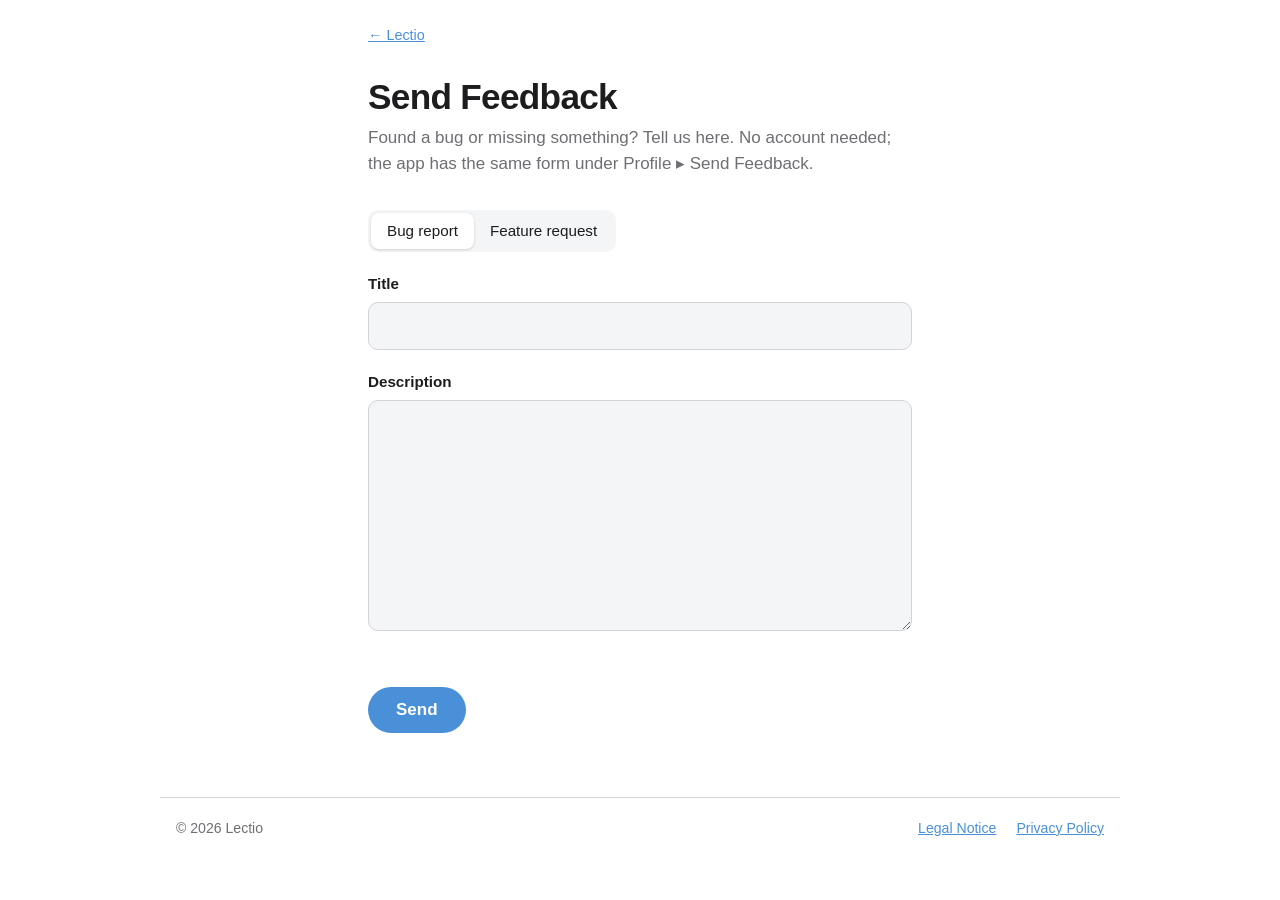
==== feedback.html @ 04949ab3 "[+] add a feedback form that posts to the app's feedback endpoint" ====
<!doctype html>
<html lang="en">
<head>
<meta charset="utf-8">
<meta name="viewport" content="width=device-width, initial-scale=1">
<title>Send Feedback – Lectio</title>
<meta name="description" content="Report a bug or request a feature for the Lectio semester planner.">
<link rel="icon" type="image/png" href="favicon.png">
<link rel="apple-touch-icon" href="apple-touch-icon.png">
<link rel="stylesheet" href="style.css">
</head>
<body>
<main class="narrow">
<nav class="back"><a href="./">← Lectio</a></nav>
<h1>Send Feedback</h1>
<p class="lede-left">Found a bug or missing something? Tell us here. No account needed; the app has the same form under Profile ▸ Send Feedback.</p>

<form id="feedback" novalidate>
<fieldset class="segmented">
<legend>Kind</legend>
<label><input type="radio" name="type" value="bug" checked> Bug report</label>
<label><input type="radio" name="type" value="feature"> Feature request</label>
</fieldset>

<label for="title">Title</label>
<input id="title" name="title" type="text" maxlength="200" autocomplete="off" required>

<label for="body">Description</label>
<textarea id="body" name="body" rows="8" required></textarea>

<!-- Left empty by people; bots that fill every field are dropped. -->
<div class="trap" aria-hidden="true">
<label for="website">Website</label>
<input id="website" name="website" type="text" tabindex="-1" autocomplete="off">
</div>

<p id="status" role="status" aria-live="polite"></p>
<button type="submit">Send</button>
</form>
</main>

<footer>
<p>© 2026 Lectio</p>
<p>
<a href="https://lectio-study-planner.github.io/lectio-legal-docs/impressum.en.html">Legal Notice</a>
<a href="https://lectio-study-planner.github.io/lectio-legal-docs/datenschutzerklaerung.en.html">Privacy Policy</a>
</p>
</footer>

<script>
// Posts to the same endpoint and contract as the app's FeedbackClient
// (Lectio-Study-Planner/lectio-feedback): { type, title, body, version }.
// The function writes `version` into the issue footer as `_Lectio v<version>_`.
const ENDPOINT = 'https://lectio-opal.vercel.app/api/feedback';
const WEB_VERSION = '? via website';

const form = document.getElementById('feedback');
const status = document.getElementById('status');
const button = form.querySelector('button');

function show(message, kind) {
    status.textContent = message;
    status.className = kind || '';
}

form.addEventListener('submit', async (event) => {
    event.preventDefault();
    const title = form.title.value.trim();
    const body = form.body.value.trim();
    if (!title || !body) {
        show('Title and description are required.', 'error');
        return;
    }
    if (form.website.value) {
        form.reset();
        show('Thank you! Your feedback was sent.', 'ok');
        return;
    }

    button.disabled = true;
    show('Sending…');
    let response;
    try {
        response = await fetch(ENDPOINT, {
            method: 'POST',
            headers: { 'Content-Type': 'application/json' },
            body: JSON.stringify({ type: form.type.value, title, body, version: WEB_VERSION }),
        });
    } catch {
        button.disabled = false;
        show('Couldn’t reach the feedback service. Check your connection and try again.', 'error');
        return;
    }
    const result = await response.json().catch(() => null);
    button.disabled = false;
    if (response.ok && result && result.ok === true) {
        form.reset();
        show('Thank you! Your feedback was sent.', 'ok');
    } else {
        show('Could not send feedback. Please try again.', 'error');
    }
});
</script>
</body>
</html>
---- style.css ----
:root {
    color-scheme: light dark;
    --text: #1d1d1f;
    --muted: #6e6e73;
    --bg: #ffffff;
    --surface: #f4f5f7;
    --rule: #d2d2d7;
    --accent: #4a90d9;
    --green: #5cb85f;
    --blue: #4a90d9;
    --orange: #f0ad4e;
    --purple: #7e57c2;
}

@media (prefers-color-scheme: dark) {
    :root {
        --text: #f5f5f7;
        --muted: #a1a1a6;
        --bg: #1c1c1e;
        --surface: #2c2c2e;
        --rule: #3a3a3c;
        --accent: #5a9fe0;
    }
}

* {
    box-sizing: border-box;
}

html {
    -webkit-text-size-adjust: 100%;
}

body {
    margin: 0;
    background: var(--bg);
    color: var(--text);
    font: 17px/1.55 -apple-system, BlinkMacSystemFont, "Helvetica Neue", Helvetica, Arial,
        sans-serif;
    overflow-wrap: break-word;
}

a {
    color: var(--accent);
}

.hero,
main,
footer {
    max-width: 60rem;
    margin: 0 auto;
    padding-left: 16px;
    padding-right: 16px;
}

.hero {
    text-align: center;
    padding-top: 4.5rem;
    padding-bottom: 3rem;
}

.icon {
    display: block;
    margin: 0 auto 1.25rem;
    width: 128px;
    height: 128px;
}

h1 {
    font-size: 3rem;
    line-height: 1.1;
    letter-spacing: -0.02em;
    margin: 0;
}

.tagline {
    font-size: 1.6rem;
    line-height: 1.25;
    font-weight: 600;
    color: var(--accent);
    margin: 0.4rem 0 1.25rem;
}

.lede {
    max-width: 36rem;
    margin: 0 auto;
    font-size: 1.15rem;
    color: var(--muted);
}

.cta {
    margin: 2rem 0 0;
}

.badge {
    display: inline-block;
    padding: 0.6rem 1.25rem;
    border-radius: 999px;
    background: var(--accent);
    color: #ffffff;
    font-weight: 600;
    font-size: 0.95rem;
}

.features {
    display: grid;
    grid-template-columns: repeat(auto-fit, minmax(16rem, 1fr));
    gap: 1rem;
    padding-bottom: 4rem;
}

.features article {
    background: var(--surface);
    border-radius: 18px;
    padding: 1.4rem 1.5rem;
}

.features h2 {
    display: flex;
    align-items: center;
    gap: 0.6rem;
    font-size: 1.1rem;
    line-height: 1.3;
    margin: 0 0 0.5rem;
}

.features p {
    margin: 0;
    color: var(--muted);
    font-size: 0.97rem;
}

.dot {
    flex: none;
    width: 1.6rem;
    height: 0.55rem;
    border-radius: 999px;
    background: var(--c);
}

footer {
    display: flex;
    flex-wrap: wrap;
    justify-content: space-between;
    gap: 0.5rem 1.5rem;
    border-top: 1px solid var(--rule);
    padding-top: 1.25rem;
    padding-bottom: 2.5rem;
    font-size: 0.88rem;
    color: var(--muted);
}

footer p {
    margin: 0;
    display: flex;
    flex-wrap: wrap;
    gap: 0.25rem 1.25rem;
}

/* Feedback page */

main.narrow {
    max-width: 36rem;
    padding-top: 1.5rem;
    padding-bottom: 4rem;
}

nav.back {
    font-size: 0.9rem;
    margin-bottom: 2rem;
}

main.narrow h1 {
    font-size: 2.2rem;
    margin-bottom: 0.5rem;
}

.lede-left {
    color: var(--muted);
    margin: 0 0 2rem;
}

form label {
    display: block;
    font-weight: 600;
    font-size: 0.95rem;
    margin: 1.25rem 0 0.4rem;
}

form input[type="text"],
form textarea {
    display: block;
    width: 100%;
    font: inherit;
    color: var(--text);
    background: var(--surface);
    border: 1px solid var(--rule);
    border-radius: 10px;
    padding: 0.6rem 0.75rem;
}

form input[type="text"]:focus,
form textarea:focus {
    outline: 2px solid var(--accent);
    outline-offset: -1px;
}

form textarea {
    resize: vertical;
}

.segmented {
    display: inline-flex;
    border: 0;
    padding: 3px;
    margin: 0;
    background: var(--surface);
    border-radius: 10px;
}

.segmented legend {
    position: absolute;
    width: 1px;
    height: 1px;
    overflow: hidden;
    clip: rect(0 0 0 0);
}

.segmented label {
    margin: 0;
    padding: 0.4rem 1rem;
    border-radius: 8px;
    font-weight: 500;
    cursor: pointer;
}

.segmented input {
    position: absolute;
    opacity: 0;
}

.segmented label:has(input:checked) {
    background: var(--bg);
    box-shadow: 0 1px 3px rgb(0 0 0 / 0.15);
}

.segmented label:has(input:focus-visible) {
    outline: 2px solid var(--accent);
}

.trap {
    position: absolute;
    left: -10000px;
}

#status {
    min-height: 1.5rem;
    margin: 1.25rem 0 0.75rem;
    font-size: 0.95rem;
    color: var(--muted);
}

#status.error {
    color: #d93025;
}

#status.ok {
    color: var(--green);
}

form button {
    font: inherit;
    font-weight: 600;
    color: #ffffff;
    background: var(--accent);
    border: 0;
    border-radius: 999px;
    padding: 0.6rem 1.75rem;
    cursor: pointer;
}

form button:disabled {
    opacity: 0.5;
    cursor: default;
}
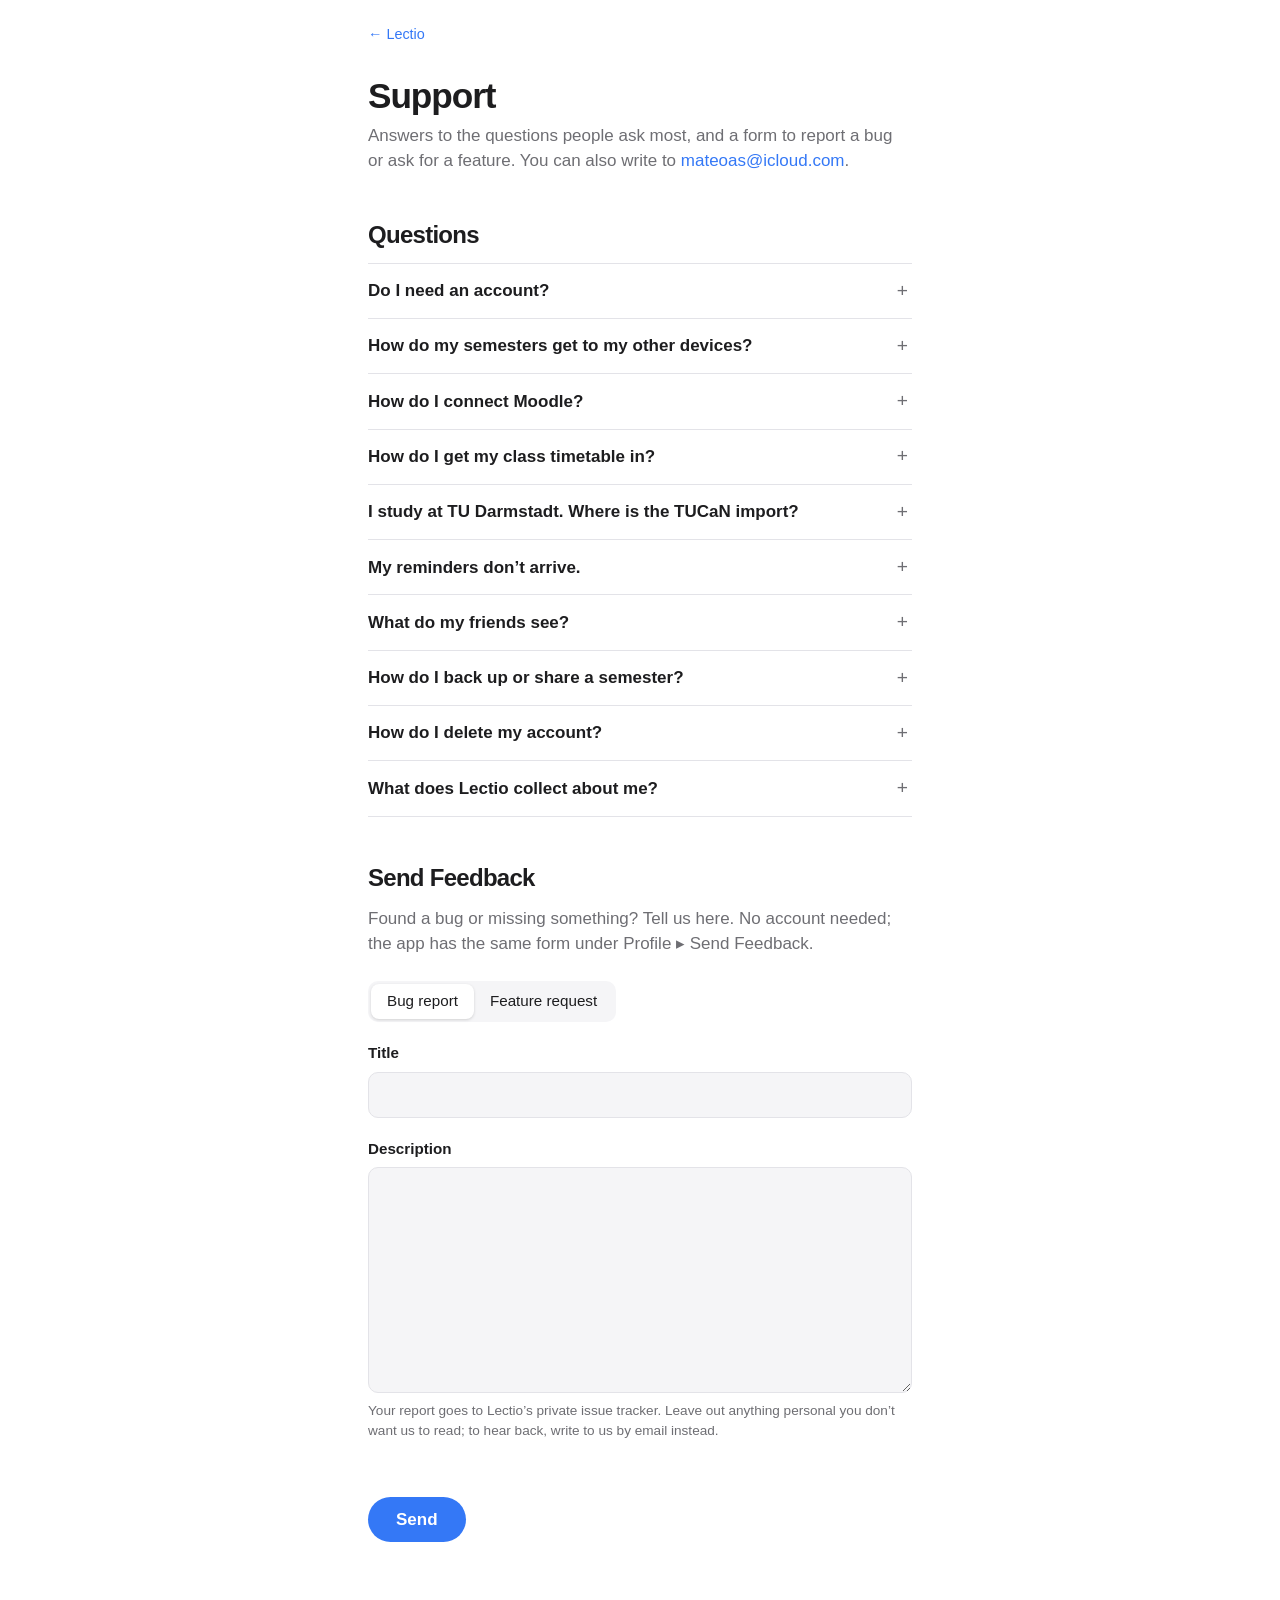
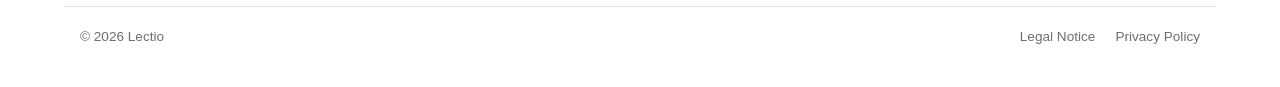
==== commit f1f883eb: "[#] link the support page from the top bar and footer, and forward feedback.html to it" ====
--- a/feedback.html
+++ b/feedback.html
@@ -3,8 +3,13 @@
 <head>
 <meta charset="utf-8">
 <meta name="viewport" content="width=device-width, initial-scale=1">
-<title>Send Feedback – Lectio</title>
-<meta name="description" content="Report a bug or request a feature for the Lectio semester planner.">
+<!-- The feedback form moved to the support page. This address stays so the
+     links already out there still land on the form; Pages has no redirects,
+     so the page forwards itself. -->
+<meta http-equiv="refresh" content="0; url=support.html#send-feedback">
+<meta name="robots" content="noindex">
+<link rel="canonical" href="https://lectio-study-planner.github.io/lectio-webpage/support.html">
+<title>Support – Lectio</title>
 <link rel="icon" type="image/png" href="favicon.png">
 <link rel="apple-touch-icon" href="apple-touch-icon.png">
 <link rel="stylesheet" href="style.css">
@@ -13,93 +18,7 @@
 <main class="narrow">
 <nav class="back"><a href="./">← Lectio</a></nav>
 <h1>Send Feedback</h1>
-<p class="lede-left">Found a bug or missing something? Tell us here. No account needed; the app has the same form under Profile ▸ Send Feedback.</p>
-
-<form id="feedback" novalidate>
-<fieldset class="segmented">
-<legend>Kind</legend>
-<label><input type="radio" name="type" value="bug" checked> Bug report</label>
-<label><input type="radio" name="type" value="feature"> Feature request</label>
-</fieldset>
-
-<label for="title">Title</label>
-<input id="title" name="title" type="text" maxlength="200" autocomplete="off" required>
-
-<label for="body">Description</label>
-<textarea id="body" name="body" rows="8" required></textarea>
-
-<!-- Left empty by people; bots that fill every field are dropped. -->
-<div class="trap" aria-hidden="true">
-<label for="website">Website</label>
-<input id="website" name="website" type="text" tabindex="-1" autocomplete="off">
-</div>
-
-<p id="status" role="status" aria-live="polite"></p>
-<button type="submit">Send</button>
-</form>
+<p class="lede-left">The feedback form is now on the <a href="support.html#send-feedback">support page</a>.</p>
 </main>
-
-<footer>
-<p>© 2026 Lectio</p>
-<p>
-<a href="https://lectio-study-planner.github.io/lectio-legal-docs/impressum.en.html">Legal Notice</a>
-<a href="https://lectio-study-planner.github.io/lectio-legal-docs/datenschutzerklaerung.en.html">Privacy Policy</a>
-</p>
-</footer>
-
-<script>
-// Posts to the same endpoint and contract as the app's FeedbackClient
-// (Lectio-Study-Planner/lectio-feedback): { type, title, body, version }.
-// The function writes `version` into the issue footer as `_Lectio v<version>_`.
-const ENDPOINT = 'https://lectio-opal.vercel.app/api/feedback';
-const WEB_VERSION = '? via website';
-
-const form = document.getElementById('feedback');
-const status = document.getElementById('status');
-const button = form.querySelector('button');
-
-function show(message, kind) {
-    status.textContent = message;
-    status.className = kind || '';
-}
-
-form.addEventListener('submit', async (event) => {
-    event.preventDefault();
-    const title = form.title.value.trim();
-    const body = form.body.value.trim();
-    if (!title || !body) {
-        show('Title and description are required.', 'error');
-        return;
-    }
-    if (form.website.value) {
-        form.reset();
-        show('Thank you! Your feedback was sent.', 'ok');
-        return;
-    }
-
-    button.disabled = true;
-    show('Sending…');
-    let response;
-    try {
-        response = await fetch(ENDPOINT, {
-            method: 'POST',
-            headers: { 'Content-Type': 'application/json' },
-            body: JSON.stringify({ type: form.type.value, title, body, version: WEB_VERSION }),
-        });
-    } catch {
-        button.disabled = false;
-        show('Couldn’t reach the feedback service. Check your connection and try again.', 'error');
-        return;
-    }
-    const result = await response.json().catch(() => null);
-    button.disabled = false;
-    if (response.ok && result && result.ok === true) {
-        form.reset();
-        show('Thank you! Your feedback was sent.', 'ok');
-    } else {
-        show('Could not send feedback. Please try again.', 'error');
-    }
-});
-</script>
 </body>
 </html>
--- a/style.css
+++ b/style.css
@@ -3,23 +3,36 @@
     --text: #1d1d1f;
     --muted: #6e6e73;
     --bg: #ffffff;
-    --surface: #f4f5f7;
-    --rule: #d2d2d7;
-    --accent: #4a90d9;
-    --green: #5cb85f;
-    --blue: #4a90d9;
-    --orange: #f0ad4e;
-    --purple: #7e57c2;
+    --surface: #f5f5f7;
+    --rule: #e3e3e8;
+    --accent: #3478f6;
+    --glow: rgb(52 120 246 / 0.16);
+    --bar: rgb(255 255 255 / 0.72);
+    --bezel: #111113;
+    --shadow: rgb(15 30 60 / 0.16);
+    --glass: rgb(255 255 255 / 0.8);
+    --green: #34c759;
+    --blue: #3478f6;
+    --orange: #ff9500;
+    --purple: #8e4ee8;
+    --teal: #30b0c7;
+    --indigo: #5856d6;
+    --red: #ff3b30;
 }
 
 @media (prefers-color-scheme: dark) {
     :root {
         --text: #f5f5f7;
-        --muted: #a1a1a6;
-        --bg: #1c1c1e;
-        --surface: #2c2c2e;
-        --rule: #3a3a3c;
-        --accent: #5a9fe0;
+        --muted: #98989f;
+        --bg: #0b0b0d;
+        --surface: #1a1a1d;
+        --rule: #2a2a2e;
+        --accent: #4a8cff;
+        --glow: rgb(74 140 255 / 0.18);
+        --bar: rgb(11 11 13 / 0.72);
+        --bezel: #2a2a2e;
+        --shadow: rgb(0 0 0 / 0.5);
+        --glass: rgb(44 44 48 / 0.8);
     }
 }
 
@@ -29,62 +42,134 @@
 
 html {
     -webkit-text-size-adjust: 100%;
+    scroll-behavior: smooth;
+    scroll-padding-top: 4rem;
 }
 
 body {
     margin: 0;
     background: var(--bg);
     color: var(--text);
-    font: 17px/1.55 -apple-system, BlinkMacSystemFont, "Helvetica Neue", Helvetica, Arial,
-        sans-serif;
+    font: 17px/1.5 -apple-system, BlinkMacSystemFont, "SF Pro Text", "Helvetica Neue", Helvetica,
+        Arial, sans-serif;
+    -webkit-font-smoothing: antialiased;
     overflow-wrap: break-word;
+    overflow-x: clip;
 }
 
 a {
     color: var(--accent);
-}
-
-.hero,
-main,
-footer {
-    max-width: 60rem;
+    text-decoration: none;
+}
+
+a:hover {
+    text-decoration: underline;
+}
+
+img {
+    max-width: 100%;
+    height: auto;
+}
+
+h1,
+h2 {
+    font-family: -apple-system, BlinkMacSystemFont, "SF Pro Display", "Helvetica Neue", Helvetica,
+        Arial, sans-serif;
+    letter-spacing: -0.03em;
+    line-height: 1.05;
+    font-weight: 700;
+}
+
+/* Top bar */
+
+.topbar {
+    position: sticky;
+    top: 0;
+    z-index: 10;
+    background: var(--bar);
+    -webkit-backdrop-filter: saturate(180%) blur(20px);
+    backdrop-filter: saturate(180%) blur(20px);
+    border-bottom: 1px solid var(--rule);
+}
+
+.topbar-inner {
+    max-width: 72rem;
     margin: 0 auto;
-    padding-left: 16px;
-    padding-right: 16px;
-}
+    padding: 0.7rem 16px;
+    display: flex;
+    align-items: center;
+    justify-content: space-between;
+}
+
+.brand {
+    display: flex;
+    align-items: center;
+    gap: 0.55rem;
+    color: var(--text);
+    font-weight: 600;
+}
+
+.brand:hover {
+    text-decoration: none;
+}
+
+.brand img {
+    border-radius: 7px;
+}
+
+.topbar-links {
+    display: flex;
+    gap: 1.5rem;
+    margin: 0;
+    font-size: 0.9rem;
+}
+
+.topbar-links a {
+    color: var(--muted);
+}
+
+.topbar-links a:hover {
+    color: var(--text);
+    text-decoration: none;
+}
+
+/* Hero */
 
 .hero {
+    position: relative;
     text-align: center;
-    padding-top: 4.5rem;
-    padding-bottom: 3rem;
-}
-
-.icon {
-    display: block;
-    margin: 0 auto 1.25rem;
-    width: 128px;
-    height: 128px;
-}
-
-h1 {
-    font-size: 3rem;
-    line-height: 1.1;
-    letter-spacing: -0.02em;
-    margin: 0;
-}
-
-.tagline {
-    font-size: 1.6rem;
-    line-height: 1.25;
-    font-weight: 600;
-    color: var(--accent);
-    margin: 0.4rem 0 1.25rem;
+    padding: 5rem 16px 0;
+    max-width: 72rem;
+    margin: 0 auto;
+}
+
+.hero::before {
+    content: "";
+    position: absolute;
+    inset: -4rem 0 auto;
+    height: 46rem;
+    background: radial-gradient(50% 50% at 50% 40%, var(--glow), transparent 70%);
+    z-index: -1;
+    pointer-events: none;
+}
+
+.hero-icon {
+    display: block;
+    margin: 0 auto 1.5rem;
+    width: 96px;
+    height: 96px;
+    filter: drop-shadow(0 10px 24px var(--shadow));
+}
+
+.hero h1 {
+    font-size: clamp(2.6rem, 8vw, 5rem);
+    margin: 0;
 }
 
 .lede {
-    max-width: 36rem;
-    margin: 0 auto;
-    font-size: 1.15rem;
+    max-width: 30rem;
+    margin: 1.25rem auto 0;
+    font-size: clamp(1.1rem, 2.4vw, 1.3rem);
     color: var(--muted);
 }
 
@@ -92,61 +177,512 @@
     margin: 2rem 0 0;
 }
 
+/* Apple's badge artwork, shown as it is: no shadow, filter or recolouring.
+   The radius only rounds the focus ring to the badge's corners. */
 .badge {
     display: inline-block;
-    padding: 0.6rem 1.25rem;
-    border-radius: 999px;
-    background: var(--accent);
-    color: #ffffff;
-    font-weight: 600;
-    font-size: 0.95rem;
-}
-
-.features {
-    display: grid;
-    grid-template-columns: repeat(auto-fit, minmax(16rem, 1fr));
-    gap: 1rem;
-    padding-bottom: 4rem;
-}
-
-.features article {
-    background: var(--surface);
-    border-radius: 18px;
-    padding: 1.4rem 1.5rem;
-}
-
-.features h2 {
+    vertical-align: top;
+    border-radius: 9px;
+}
+
+.badge img {
+    display: block;
+    width: auto;
+    height: 54px;
+}
+
+.hero-shot {
+    position: relative;
+    margin: 4.5rem auto 0;
+    max-width: 64rem;
+    padding-right: 6%;
+}
+
+/* Device frames. The Mac shots carry the window's own rounded corners, so a
+   drop shadow follows them. iPhone and iPad screens sit in a bezel whose
+   sizes are fractions of the device's width (cqw). */
+
+.mac {
+    display: block;
+    width: 100%;
+    filter: drop-shadow(0 24px 48px var(--shadow)) drop-shadow(0 2px 6px var(--shadow));
+}
+
+.phone,
+.ipad {
+    container-type: inline-size;
+}
+
+.phone .bezel,
+.ipad .bezel {
+    display: block;
+    background: var(--bezel);
+    box-shadow: 0 24px 48px var(--shadow), 0 2px 6px var(--shadow);
+}
+
+.phone .bezel {
+    padding: 3.1cqw;
+    border-radius: 15.9cqw;
+}
+
+.phone img {
+    display: block;
+    width: 100%;
+    border-radius: 12.8cqw;
+}
+
+.ipad .bezel {
+    padding: 2.4cqw;
+    border-radius: 5.2cqw;
+}
+
+.ipad img {
+    display: block;
+    width: 100%;
+    border-radius: 2.8cqw;
+}
+
+.hero-phone {
+    position: absolute;
+    right: 0;
+    bottom: -8%;
+    width: 22%;
+}
+
+/* Features */
+
+main {
+    max-width: 72rem;
+    margin: 0 auto;
+    padding: 0 16px;
+}
+
+.feature {
+    padding: 9rem 0 0;
+}
+
+.copy h2 {
+    font-size: clamp(2rem, 5vw, 3.25rem);
+    margin: 0;
+}
+
+.copy p {
+    margin: 1rem 0 0;
+    font-size: 1.15rem;
+    color: var(--muted);
+    max-width: 26rem;
+}
+
+.copy .eyebrow {
     display: flex;
     align-items: center;
-    gap: 0.6rem;
-    font-size: 1.1rem;
-    line-height: 1.3;
-    margin: 0 0 0.5rem;
-}
-
-.features p {
-    margin: 0;
-    color: var(--muted);
-    font-size: 0.97rem;
-}
-
-.dot {
-    flex: none;
-    width: 1.6rem;
-    height: 0.55rem;
+    gap: 0.5rem;
+    margin: 0 0 1rem;
+    font-size: 0.85rem;
+    font-weight: 600;
+    letter-spacing: 0.06em;
+    text-transform: uppercase;
+    color: var(--c);
+}
+
+.eyebrow::before {
+    content: "";
+    width: 1.5rem;
+    height: 0.4rem;
     border-radius: 999px;
     background: var(--c);
 }
 
+.split {
+    display: grid;
+    grid-template-columns: 1fr 1.15fr;
+    align-items: center;
+    gap: 4rem;
+}
+
+.split.reverse .copy {
+    order: 2;
+}
+
+.wide {
+    text-align: center;
+}
+
+.wide .copy p {
+    max-width: 32rem;
+    margin-left: auto;
+    margin-right: auto;
+}
+
+.wide .eyebrow {
+    justify-content: center;
+}
+
+.wide .visual {
+    margin: 3.5rem auto 0;
+    max-width: 60rem;
+}
+
+.stack {
+    position: relative;
+    padding-left: 14%;
+}
+
+.stack .ipad {
+    width: 100%;
+}
+
+.stack-phone {
+    position: absolute;
+    left: 0;
+    bottom: -6%;
+    width: 34%;
+}
+
+.stack.trailing {
+    padding-left: 0;
+    padding-right: 14%;
+}
+
+.stack.trailing .stack-phone {
+    left: auto;
+    right: 0;
+}
+
+.pair {
+    display: flex;
+    justify-content: center;
+    gap: 6%;
+}
+
+.pair .phone {
+    width: 42%;
+    max-width: 18rem;
+}
+
+.pair .phone:last-child {
+    margin-top: 12%;
+}
+
+/* Reminders: a notification over the Edit sheet */
+
+.notify {
+    position: relative;
+    padding-bottom: 3rem;
+}
+
+.notify .sheet img {
+    display: block;
+    width: 62%;
+    max-width: 22rem;
+    margin-left: auto;
+    filter: drop-shadow(0 24px 48px var(--shadow)) drop-shadow(0 2px 6px var(--shadow));
+}
+
+.notification {
+    position: absolute;
+    bottom: 0;
+    left: 0;
+    width: 68%;
+    max-width: 23rem;
+    display: grid;
+    grid-template-columns: auto 1fr;
+    align-items: start;
+    gap: 0 0.75rem;
+    padding: 0.85rem 1rem 1rem;
+    border-radius: 24px;
+    background: var(--glass);
+    -webkit-backdrop-filter: saturate(180%) blur(24px);
+    backdrop-filter: saturate(180%) blur(24px);
+    box-shadow: 0 18px 40px var(--shadow), 0 1px 3px var(--shadow);
+    font-size: 0.92rem;
+    line-height: 1.35;
+}
+
+.notification img {
+    border-radius: 9px;
+}
+
+.notification p {
+    margin: 0;
+}
+
+.notification .notification-app {
+    display: flex;
+    justify-content: space-between;
+    margin-bottom: 0.15rem;
+    color: var(--muted);
+    font-size: 0.8rem;
+}
+
+.notification-title {
+    font-weight: 600;
+}
+
+.notification-action {
+    grid-column: 1 / -1;
+    margin-top: 0.8rem;
+    padding: 0.55rem;
+    border-radius: 14px;
+    background: var(--surface);
+    text-align: center;
+    font-weight: 600;
+    font-size: 0.9rem;
+}
+
+/* Friends: the Mac with a phone in front, like the hero */
+
+.duo {
+    position: relative;
+    padding-right: 6%;
+}
+
+.duo-phone {
+    position: absolute;
+    right: 0;
+    bottom: -8%;
+    width: 22%;
+}
+
+/* Import */
+
+.imports {
+    text-align: center;
+}
+
+.imports .eyebrow {
+    justify-content: center;
+}
+
+.imports ul {
+    list-style: none;
+    margin: 3rem auto 0;
+    padding: 0;
+    max-width: 64rem;
+    display: grid;
+    grid-template-columns: repeat(3, 1fr);
+    gap: 1rem;
+    text-align: left;
+}
+
+.imports li {
+    padding: 1.6rem 1.5rem 1.75rem;
+    border-radius: 22px;
+    background: var(--surface);
+}
+
+.imports svg {
+    display: block;
+    width: 2rem;
+    height: 2rem;
+    fill: none;
+    stroke: var(--teal);
+    stroke-width: 1.8;
+    stroke-linecap: round;
+    stroke-linejoin: round;
+}
+
+.imports h3 {
+    margin: 1rem 0 0.4rem;
+    font-size: 1.2rem;
+    letter-spacing: -0.01em;
+}
+
+.imports li p {
+    margin: 0;
+    color: var(--muted);
+    font-size: 1rem;
+}
+
+/* And more */
+
+.more {
+    padding: 9rem 0 0;
+    text-align: center;
+}
+
+.more h2 {
+    font-size: clamp(1.8rem, 4vw, 2.5rem);
+    margin: 0 0 2.5rem;
+}
+
+.more ul {
+    list-style: none;
+    margin: 0 auto;
+    padding: 0;
+    max-width: 52rem;
+    display: grid;
+    grid-template-columns: repeat(4, 1fr);
+    gap: 0.75rem;
+}
+
+.more li {
+    display: flex;
+    align-items: center;
+    gap: 0.75rem;
+    padding: 1rem 1.1rem;
+    border-radius: 16px;
+    background: var(--surface);
+    font-weight: 500;
+    font-size: 0.97rem;
+    text-align: left;
+}
+
+.more svg {
+    flex: none;
+    width: 1.4rem;
+    height: 1.4rem;
+    fill: none;
+    stroke: var(--accent);
+    stroke-width: 1.8;
+    stroke-linecap: round;
+    stroke-linejoin: round;
+}
+
+/* Closing */
+
+.closing {
+    text-align: center;
+    padding: 9rem 0 7rem;
+}
+
+.closing > img {
+    display: block;
+    margin: 0 auto 1rem;
+    filter: drop-shadow(0 8px 20px var(--shadow));
+}
+
+.closing h2 {
+    font-size: 2.25rem;
+    margin: 0;
+}
+
+.closing p {
+    margin: 0.4rem 0 0;
+    color: var(--muted);
+}
+
+.closing .cta {
+    margin-top: 1.75rem;
+}
+
+/* Scroll reveal */
+
+.js .reveal {
+    opacity: 0;
+    transform: translateY(28px);
+    transition: opacity 0.8s ease, transform 0.8s cubic-bezier(0.2, 0.7, 0.2, 1);
+}
+
+.js .reveal.shown {
+    opacity: 1;
+    transform: none;
+}
+
+@media (prefers-reduced-motion: reduce) {
+    html {
+        scroll-behavior: auto;
+    }
+
+    .js .reveal {
+        opacity: 1;
+        transform: none;
+        transition: none;
+    }
+}
+
+/* Narrow screens */
+
+@media (max-width: 760px) {
+    .hero {
+        padding-top: 3.5rem;
+    }
+
+    .hero-shot {
+        margin-top: 3rem;
+        padding-right: 10%;
+    }
+
+    .hero-phone,
+    .duo-phone {
+        width: 28%;
+    }
+
+    .duo {
+        padding-right: 10%;
+    }
+
+    .feature {
+        padding-top: 6rem;
+    }
+
+    .split {
+        grid-template-columns: 1fr;
+        gap: 3rem;
+        text-align: center;
+    }
+
+    .split .copy p {
+        margin-left: auto;
+        margin-right: auto;
+    }
+
+    .split .eyebrow {
+        justify-content: center;
+    }
+
+    .split.reverse .copy {
+        order: 0;
+    }
+
+    .wide .visual {
+        margin-top: 2.5rem;
+    }
+
+    .notify {
+        padding-bottom: 4.5rem;
+    }
+
+    .notify .sheet img {
+        width: 66%;
+    }
+
+    .notification {
+        width: 82%;
+        font-size: 0.85rem;
+        text-align: left;
+    }
+
+    .imports ul {
+        grid-template-columns: 1fr;
+        margin-top: 2.5rem;
+    }
+
+    .more {
+        padding-top: 6rem;
+    }
+
+    .more ul {
+        grid-template-columns: 1fr 1fr;
+    }
+
+    .closing {
+        padding: 6rem 0 5rem;
+    }
+}
+
+/* Footer */
+
 footer {
+    max-width: 72rem;
+    margin: 0 auto;
     display: flex;
     flex-wrap: wrap;
     justify-content: space-between;
     gap: 0.5rem 1.5rem;
     border-top: 1px solid var(--rule);
-    padding-top: 1.25rem;
-    padding-bottom: 2.5rem;
-    font-size: 0.88rem;
+    padding: 1.25rem 16px 2.5rem;
+    font-size: 0.85rem;
     color: var(--muted);
 }
 
@@ -157,7 +693,15 @@
     gap: 0.25rem 1.25rem;
 }
 
-/* Feedback page */
+footer a {
+    color: var(--muted);
+}
+
+footer a:hover {
+    color: var(--text);
+}
+
+/* Support page: the questions, then the feedback form */
 
 main.narrow {
     max-width: 36rem;
@@ -172,12 +716,56 @@
 
 main.narrow h1 {
     font-size: 2.2rem;
-    margin-bottom: 0.5rem;
+    margin: 0 0 0.5rem;
+}
+
+main.narrow h2 {
+    font-size: 1.5rem;
+    margin: 3rem 0 1rem;
 }
 
 .lede-left {
     color: var(--muted);
-    margin: 0 0 2rem;
+    margin: 0 0 1.5rem;
+}
+
+.faq details {
+    border-bottom: 1px solid var(--rule);
+}
+
+.faq details:first-child {
+    border-top: 1px solid var(--rule);
+}
+
+.faq summary {
+    cursor: pointer;
+    padding: 0.9rem 1.75rem 0.9rem 0;
+    font-weight: 600;
+    list-style: none;
+    position: relative;
+}
+
+.faq summary::-webkit-details-marker {
+    display: none;
+}
+
+.faq summary::after {
+    content: "+";
+    position: absolute;
+    right: 0.25rem;
+    top: 0.8rem;
+    color: var(--muted);
+    font-weight: 400;
+    font-size: 1.2rem;
+}
+
+.faq details[open] summary::after {
+    content: "−";
+}
+
+.faq details p {
+    margin: 0 0 1.1rem;
+    color: var(--muted);
 }
 
 form label {
@@ -207,6 +795,12 @@
 
 form textarea {
     resize: vertical;
+}
+
+.hint {
+    margin: 0.5rem 0 0;
+    font-size: 0.85rem;
+    color: var(--muted);
 }
 
 .segmented {
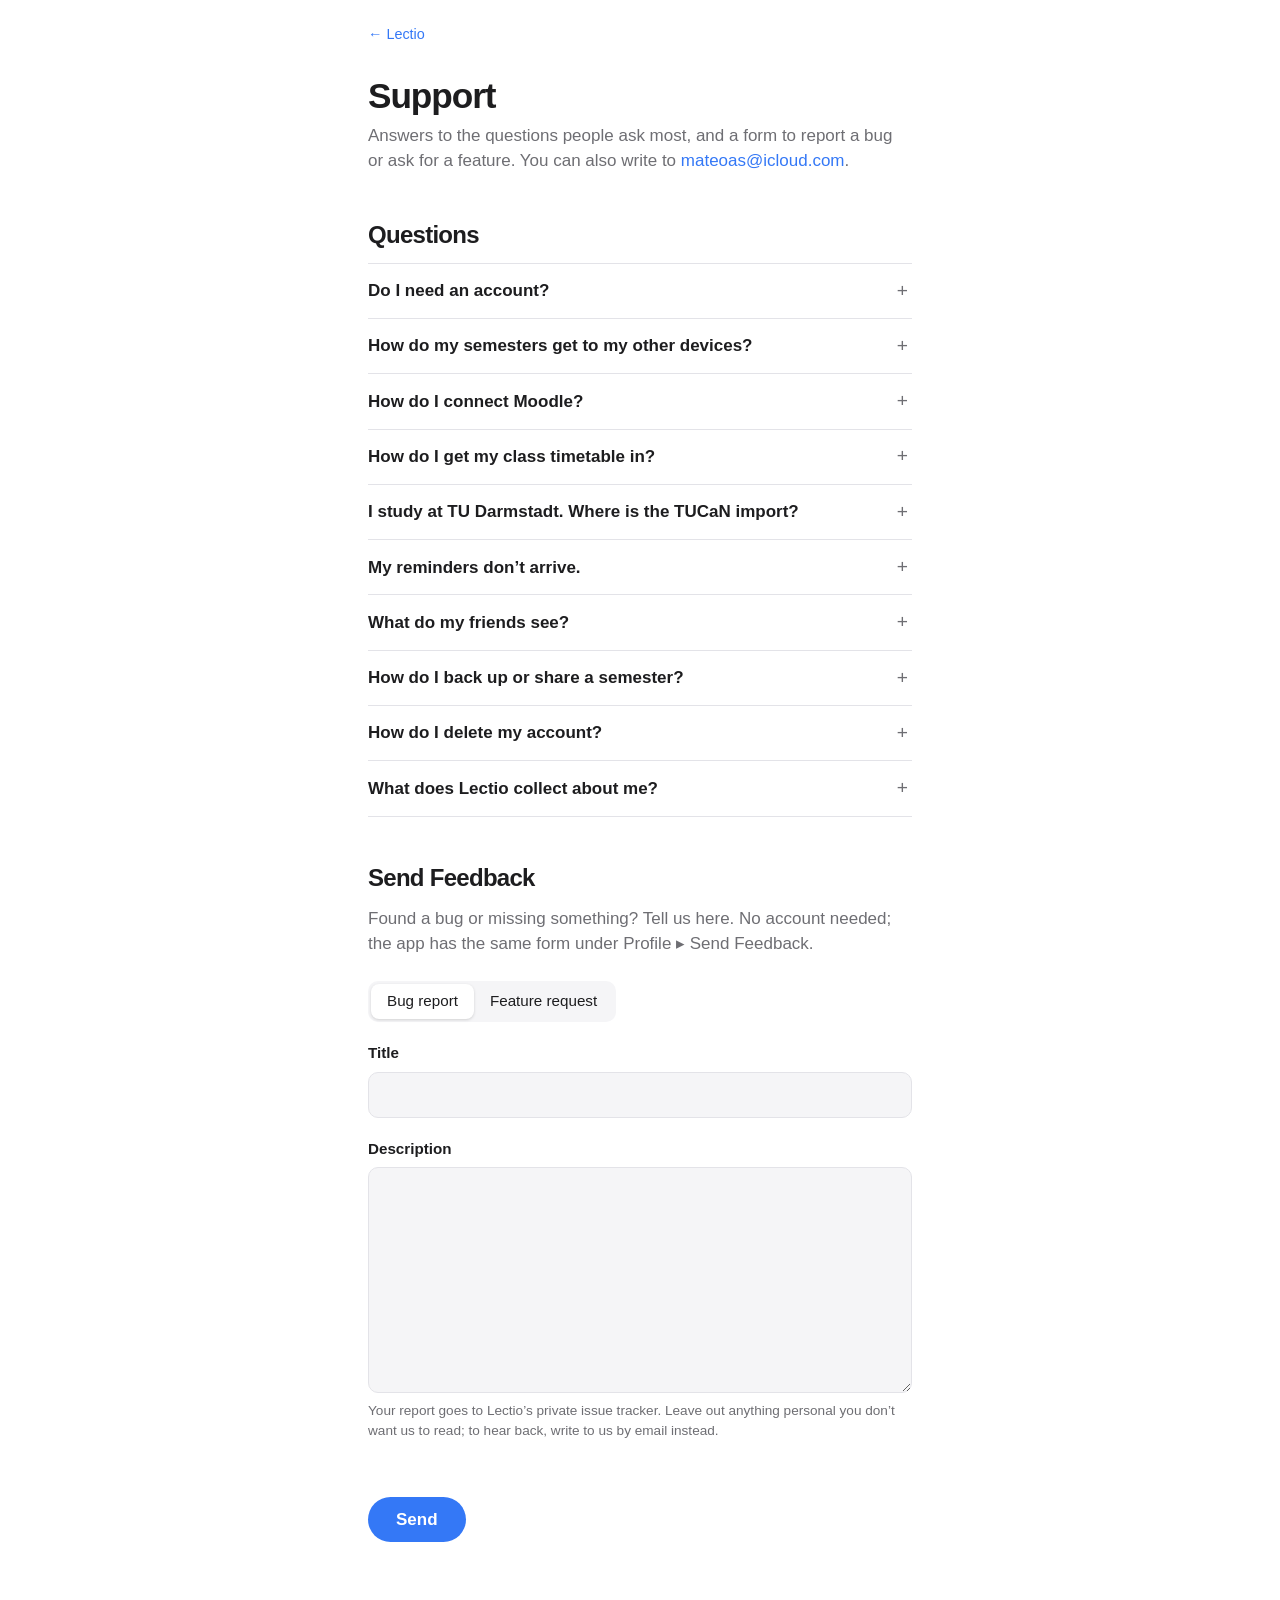
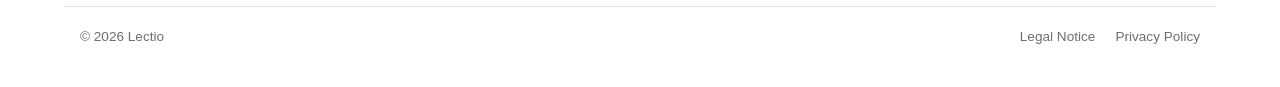
==== commit 6d37bbee: "[+] serve the site at lectio.mateoarenas.dev" ====
--- a/feedback.html
+++ b/feedback.html
@@ -8,7 +8,7 @@
      so the page forwards itself. -->
 <meta http-equiv="refresh" content="0; url=support.html#send-feedback">
 <meta name="robots" content="noindex">
-<link rel="canonical" href="https://lectio-study-planner.github.io/lectio-webpage/support.html">
+<link rel="canonical" href="https://lectio.mateoarenas.dev/support.html">
 <title>Support – Lectio</title>
 <link rel="icon" type="image/png" href="favicon.png">
 <link rel="apple-touch-icon" href="apple-touch-icon.png">
--- a/style.css
+++ b/style.css
@@ -18,6 +18,34 @@
     --teal: #30b0c7;
     --indigo: #5856d6;
     --red: #ff3b30;
+
+    /* The drawings: cards, tracks and the app's own colours */
+    --card: #ffffff;
+    --track: #ececf0;
+    --ink: #0b0b0d;
+    --mark-tile: #f6f6f6;
+    --mark-track: #e3e3e3;
+    /* Course colours, as the example semester wears them */
+    --ads: #1e87f6;
+    --linalg: #fa512e;
+    --databases: #7b39ef;
+    --systems: #20c520;
+    /* The default reading and task tags' colours */
+    --tag-red: #ff2424;
+    --tag-orange: #ff720f;
+    --tag-blue: #1f74ff;
+    --tag-green: #11d459;
+    --tag-grey: #8b96a3;
+    --free-study: #8b96a3;
+    /* Friends, in the colours FriendColors gives the first two */
+    --lena: #fa512e;
+    --mia: #20c520;
+
+    /* Motion: one curve for what slides or fills into place, one with a
+       little overshoot for what pops in, one for what changes shape. */
+    --ease-out: cubic-bezier(0.22, 0.8, 0.24, 1);
+    --ease-pop: cubic-bezier(0.3, 0.85, 0.3, 1.12);
+    --ease-in-out: cubic-bezier(0.4, 0, 0.2, 1);
 }
 
 @media (prefers-color-scheme: dark) {
@@ -33,6 +61,10 @@
         --bezel: #2a2a2e;
         --shadow: rgb(0 0 0 / 0.5);
         --glass: rgb(44 44 48 / 0.8);
+        --card: #1c1c1f;
+        --track: #2e2e33;
+        --mark-tile: #2b2b2b;
+        --mark-track: #4d4d4d;
     }
 }
 
@@ -80,6 +112,28 @@
     font-weight: 700;
 }
 
+/* The page's glow takes the colour of the section in the middle of the
+   screen (scenes.js sets --tint from its eyebrow). */
+
+@property --tint {
+    syntax: "<color>";
+    inherits: true;
+    initial-value: transparent;
+}
+
+html {
+    transition: --tint 1.2s var(--ease-in-out);
+}
+
+body::before {
+    content: "";
+    position: fixed;
+    inset: 0;
+    z-index: -1;
+    pointer-events: none;
+    background: radial-gradient(70% 50% at 50% 0%, color-mix(in srgb, var(--tint) 14%, transparent), transparent 75%);
+}
+
 /* Top bar */
 
 .topbar {
@@ -153,12 +207,118 @@
     pointer-events: none;
 }
 
-.hero-icon {
+/* The app's mark, drawn as AppMark draws it: four bars in their tracks on
+   the icon's 1024-point grid (tracks 544 by 76, 40 apart). While it is on
+   screen each bar fills its track and drops back, a little after the one
+   above, as on the app's loading screen (loadingMarkShares). */
+
+.mark {
+    --size: 96px;
+    width: var(--size);
+    height: var(--size);
+    border-radius: 22.5%;
+    background: var(--mark-tile);
+    box-shadow: 0 calc(var(--size) * 0.03) calc(var(--size) * 0.16) rgb(0 0 0 / 0.12);
+    display: grid;
+    align-content: center;
+    justify-content: center;
+    gap: calc(var(--size) * 40 / 1024);
+}
+
+.mark span {
     display: block;
+    width: calc(var(--size) * 544 / 1024);
+    height: calc(var(--size) * 76 / 1024);
+    border-radius: 999px;
+    background: var(--mark-track);
+    overflow: hidden;
+}
+
+.mark i {
+    display: block;
+    height: 100%;
+    width: calc(var(--rest) * 100%);
+    border-radius: 999px;
+}
+
+.mark span:nth-child(1) i { background: #5cb85c; }
+.mark span:nth-child(2) i { background: #4a90d9; animation-delay: 0.12s; }
+.mark span:nth-child(3) i { background: #f0ad4e; animation-delay: 0.24s; }
+.mark span:nth-child(4) i { background: #7e57c2; animation-delay: 0.36s; }
+
+.mark.playing i {
+    animation-name: mark-fill;
+    animation-duration: 2s;
+    animation-iteration-count: infinite;
+}
+
+@keyframes mark-fill {
+    0% { width: calc(var(--rest) * 100%); animation-timing-function: ease-in-out; }
+    27.5% { width: 100%; animation-timing-function: linear; }
+    47.5% { width: 100%; animation-timing-function: ease-in-out; }
+    75%,
+    100% { width: calc(var(--rest) * 100%); }
+}
+
+.hero-mark {
     margin: 0 auto 1.5rem;
-    width: 96px;
-    height: 96px;
-    filter: drop-shadow(0 10px 24px var(--shadow));
+}
+
+/* The semester's weeks up to this one, a vacation week among them */
+
+.weeks {
+    margin: 2rem auto 0;
+    max-width: 24rem;
+}
+
+.weeks ol {
+    list-style: none;
+    margin: 0;
+    padding: 0;
+    display: grid;
+    grid-template-columns: repeat(14, 1fr);
+    gap: 4px;
+}
+
+.weeks li {
+    aspect-ratio: 1;
+    border-radius: 6px;
+    background: var(--track);
+    color: var(--muted);
+    font-size: 0.62rem;
+    font-weight: 600;
+    display: grid;
+    place-items: center;
+    transition: background 0.35s, color 0.35s, box-shadow 0.35s;
+}
+
+.weeks li.done {
+    background: var(--accent);
+    color: #ffffff;
+}
+
+.weeks li.now {
+    background: var(--bg);
+    color: var(--accent);
+    box-shadow: inset 0 0 0 2px var(--accent);
+}
+
+.weeks li.now.pulse {
+    animation: week-pulse 1.8s ease-in-out infinite;
+}
+
+@keyframes week-pulse {
+    50% { box-shadow: inset 0 0 0 2px var(--accent), 0 0 0 5px var(--glow); }
+}
+
+.weeks li.vacation {
+    background: repeating-linear-gradient(135deg, var(--track) 0 3px, transparent 3px 6px);
+}
+
+.weeks figcaption {
+    margin-top: 0.65rem;
+    font-size: 0.9rem;
+    color: var(--muted);
 }
 
 .hero h1 {
@@ -195,12 +355,10 @@
     position: relative;
     margin: 4.5rem auto 0;
     max-width: 64rem;
-    padding-right: 6%;
-}
-
-/* Device frames. The Mac shots carry the window's own rounded corners, so a
-   drop shadow follows them. iPhone and iPad screens sit in a bezel whose
-   sizes are fractions of the device's width (cqw). */
+}
+
+/* The Mac shot carries the window's own rounded corners, so a drop shadow
+   follows them. */
 
 .mac {
     display: block;
@@ -208,45 +366,48 @@
     filter: drop-shadow(0 24px 48px var(--shadow)) drop-shadow(0 2px 6px var(--shadow));
 }
 
-.phone,
-.ipad {
-    container-type: inline-size;
-}
-
-.phone .bezel,
-.ipad .bezel {
-    display: block;
-    background: var(--bezel);
-    box-shadow: 0 24px 48px var(--shadow), 0 2px 6px var(--shadow);
-}
-
-.phone .bezel {
-    padding: 3.1cqw;
-    border-radius: 15.9cqw;
-}
-
-.phone img {
-    display: block;
-    width: 100%;
-    border-radius: 12.8cqw;
-}
-
-.ipad .bezel {
-    padding: 2.4cqw;
-    border-radius: 5.2cqw;
-}
-
-.ipad img {
-    display: block;
-    width: 100%;
-    border-radius: 2.8cqw;
-}
-
-.hero-phone {
-    position: absolute;
-    right: 0;
-    bottom: -8%;
-    width: 22%;
+/* As the page loads, the hero's parts rise into place one after another:
+   the mark, the headline, the line under it, the weeks, the badge and last
+   the Mac. Their finished place is where they stand without motion. */
+
+@media (prefers-reduced-motion: no-preference) {
+    .hero > * {
+        animation: hero-rise 0.9s var(--ease-out) both;
+    }
+
+    .hero > .hero-mark {
+        animation: hero-mark-in 0.8s var(--ease-pop) both;
+    }
+
+    .hero > h1 { animation-delay: 0.08s; }
+    .hero > .lede { animation-delay: 0.16s; }
+    .hero > .weeks { animation-delay: 0.24s; }
+    .hero > .cta { animation-delay: 0.32s; }
+
+    .hero > .hero-shot {
+        animation: hero-shot-rise 1.2s var(--ease-out) 0.4s both;
+    }
+}
+
+@keyframes hero-rise {
+    from {
+        opacity: 0;
+        transform: translateY(18px);
+    }
+}
+
+@keyframes hero-mark-in {
+    from {
+        opacity: 0;
+        transform: scale(0.82);
+    }
+}
+
+@keyframes hero-shot-rise {
+    from {
+        opacity: 0;
+        transform: translateY(56px) scale(0.97);
+    }
 }
 
 /* Features */
@@ -323,45 +484,496 @@
     max-width: 60rem;
 }
 
-.stack {
+/* Drawn cards: pieces of the app's screens in its own colours */
+
+.card {
+    background: var(--card);
+    border-radius: 20px;
+    box-shadow: 0 18px 44px var(--shadow), 0 1px 3px var(--shadow);
+    text-align: left;
+    overflow: hidden;
+}
+
+.card-title {
+    margin: 0 1.1rem 0.4rem;
+    font-weight: 700;
+}
+
+.card ul {
+    list-style: none;
+    margin: 0;
+    padding: 0;
+}
+
+.dot {
+    flex: none;
+    width: 10px;
+    height: 10px;
+    border-radius: 50%;
+    background: var(--c);
+}
+
+.ring {
     position: relative;
-    padding-left: 14%;
-}
-
-.stack .ipad {
+    flex: none;
+    width: 56px;
+    height: 56px;
+}
+
+.ring svg {
+    display: block;
     width: 100%;
-}
-
-.stack-phone {
+    height: 100%;
+    transform: rotate(-90deg);
+}
+
+.ring circle {
+    fill: none;
+    stroke-width: 6;
+}
+
+.ring-track {
+    stroke: var(--track);
+}
+
+.ring-fill {
+    stroke: var(--c);
+    stroke-linecap: round;
+    transition: stroke-dashoffset 0.7s var(--ease-out);
+}
+
+.ring output {
     position: absolute;
-    left: 0;
-    bottom: -6%;
-    width: 34%;
-}
-
-.stack.trailing {
-    padding-left: 0;
-    padding-right: 14%;
-}
-
-.stack.trailing .stack-phone {
-    left: auto;
+    inset: 0;
+    display: grid;
+    place-items: center;
+    font-size: 0.8rem;
+    font-weight: 700;
+    font-variant-numeric: tabular-nums;
+}
+
+/* Plan: Up Next above a course */
+
+.planner {
+    display: grid;
+    gap: 1.25rem;
+    width: 100%;
+    max-width: 26rem;
+    margin: 0 auto;
+}
+
+.upnext {
+    position: relative;
+    padding-top: 0.9rem;
+}
+
+.upnext li {
+    position: relative;
+    background: var(--red);
+    border-top: 1px solid var(--rule);
+    /* One row track that closes from the row's own height to none, so the
+       collapse moves from its first frame to its last. */
+    display: grid;
+    grid-template-rows: 1fr;
+    transition: grid-template-rows 0.4s var(--ease-in-out), border-color 0.4s;
+    overflow: hidden;
+}
+
+.row-inner {
+    position: relative;
+    z-index: 1;
+    min-height: 0;
+    display: grid;
+    grid-template-columns: auto 1fr auto;
+    align-items: center;
+    gap: 0.7rem;
+    padding: 0.55rem 1.1rem;
+    background: var(--card);
+    transition: transform 0.45s var(--ease-out),
+        padding-block 0.4s var(--ease-in-out);
+}
+
+.row-text {
+    min-width: 0;
+    font-size: 0.95rem;
+}
+
+.row-text small,
+.items .title small {
+    display: block;
+    color: var(--muted);
+    font-size: 0.78rem;
+}
+
+.when {
+    color: var(--muted);
+    font-size: 0.85rem;
+    font-variant-numeric: tabular-nums;
+}
+
+.swipe-action {
+    position: absolute;
     right: 0;
-}
-
-.pair {
-    display: flex;
-    justify-content: center;
-    gap: 6%;
-}
-
-.pair .phone {
-    width: 42%;
-    max-width: 18rem;
-}
-
-.pair .phone:last-child {
-    margin-top: 12%;
+    top: 0;
+    bottom: 0;
+    width: 6rem;
+    display: grid;
+    place-items: center;
+    color: #ffffff;
+    font-size: 0.85rem;
+    font-weight: 600;
+}
+
+.upnext li.swiped .row-inner {
+    transform: translateX(-6rem);
+}
+
+.upnext li.gone {
+    grid-template-rows: 0fr;
+    border-color: transparent;
+}
+
+.upnext li.gone .row-inner {
+    padding-block: 0;
+}
+
+.more-row {
+    display: flex;
+    justify-content: space-between;
+    margin: 0;
+    padding: 0.6rem 1.1rem 0.7rem;
+    border-top: 1px solid var(--rule);
+    color: var(--accent);
+    font-weight: 600;
+    font-size: 0.95rem;
+}
+
+.more-row span {
+    color: var(--muted);
+}
+
+.undo-bar {
+    position: absolute;
+    left: 50%;
+    bottom: 0.6rem;
+    z-index: 2;
+    display: flex;
+    gap: 1.1rem;
+    margin: 0;
+    padding: 0.5rem 1.1rem;
+    border-radius: 999px;
+    background: var(--glass);
+    -webkit-backdrop-filter: saturate(180%) blur(20px);
+    backdrop-filter: saturate(180%) blur(20px);
+    box-shadow: 0 8px 24px var(--shadow), 0 0 0 1px var(--rule);
+    font-size: 0.88rem;
+    white-space: nowrap;
+    transform: translate(-50%, 180%);
+    transition: transform 0.45s var(--ease-out);
+}
+
+.undo-bar span {
+    color: var(--accent);
+    font-weight: 600;
+}
+
+.undo-bar.in {
+    transform: translate(-50%, 0);
+}
+
+.course header {
+    display: flex;
+    align-items: center;
+    gap: 0.9rem;
+    padding: 1rem 1.1rem;
+    border-top: 5px solid var(--c);
+}
+
+.course header b {
+    display: block;
+    line-height: 1.3;
+}
+
+.course header small {
+    color: var(--muted);
+    font-size: 0.82rem;
+}
+
+.items li {
+    display: grid;
+    grid-template-columns: auto 1fr auto;
+    align-items: center;
+    gap: 0.65rem;
+    padding: 0.6rem 1.1rem;
+    border-top: 1px solid var(--rule);
+    font-size: 0.95rem;
+}
+
+.kind {
+    width: 1.1rem;
+    color: var(--muted);
+    font-size: 0.7rem;
+    font-weight: 700;
+}
+
+.items .title {
+    min-width: 0;
+    transition: color 0.3s;
+}
+
+.items li.done .title {
+    color: var(--muted);
+}
+
+.tag {
+    border: 0;
+    border-radius: 999px;
+    padding: 0.25rem 0.7rem;
+    background: var(--c);
+    color: #ffffff;
+    font: inherit;
+    font-size: 0.75rem;
+    font-weight: 600;
+    white-space: nowrap;
+    cursor: pointer;
+    transition: background 0.3s, filter 0.2s, transform 0.2s var(--ease-pop);
+}
+
+.tag:focus-visible {
+    outline: 2px solid var(--accent);
+    outline-offset: 2px;
+}
+
+.tag.bump {
+    animation: tag-bump 0.35s ease;
+}
+
+@keyframes tag-bump {
+    40% { transform: scale(1.15); }
+}
+
+/* Schedule: a week's timetable. Each class sits by its day (--d, Monday 1),
+   start (--s, in hours) and length (--l), in its lane (--lane) of the
+   timetable's --lanes, so friends' classes can stand beside it. */
+
+.timetable {
+    --hour: 44px;
+    --start: 8;
+    --lanes: 1;
+    position: relative;
+    padding: 0.8rem 0.9rem 1rem 0.4rem;
+}
+
+.tt-head,
+.tt-body {
+    display: grid;
+    grid-template-columns: 2.8rem 1fr;
+}
+
+.tt-head {
+    grid-template-columns: 2.8rem repeat(5, 1fr);
+    padding-bottom: 0.5rem;
+    color: var(--muted);
+    font-size: 0.8rem;
+    font-weight: 600;
+    text-align: center;
+}
+
+.tt-head .today {
+    color: var(--accent);
+}
+
+.tt-hours {
+    display: grid;
+    grid-template-rows: repeat(10, var(--hour));
+    color: var(--muted);
+    font-size: 0.68rem;
+    font-variant-numeric: tabular-nums;
+    text-align: right;
+    padding-right: 0.45rem;
+}
+
+.tt-hours span {
+    transform: translateY(-0.5em);
+}
+
+.tt-grid {
+    position: relative;
+    height: calc(10 * var(--hour));
+    background-image:
+        linear-gradient(var(--rule) 1px, transparent 1px),
+        linear-gradient(90deg, var(--rule) 1px, transparent 1px);
+    background-size: 100% var(--hour), 20% 100%;
+    border-right: 1px solid var(--rule);
+    border-bottom: 1px solid var(--rule);
+}
+
+.cls,
+.drawn-class {
+    position: absolute;
+    top: calc((var(--s) - var(--start)) * var(--hour) + 1px);
+    left: calc((var(--d) - 1) * 20% + var(--lane, 0) * 20% / var(--lanes) + 2px);
+    width: calc(20% / var(--lanes) - 4px);
+    height: calc(var(--l, 1.5) * var(--hour) - 3px);
+    overflow: hidden;
+    border-radius: 7px;
+    padding: 0.3rem 0.4rem;
+    font-size: 0.72rem;
+    line-height: 1.25;
+    text-align: left;
+    overflow-wrap: normal;
+    hyphens: auto;
+}
+
+.cls {
+    background: color-mix(in srgb, var(--c) 20%, var(--card));
+    border-left: 3px solid var(--c);
+    transition: opacity 0.35s, transform 0.45s var(--ease-pop),
+        left 0.5s var(--ease-out), width 0.5s var(--ease-out),
+        background 0.4s, border-color 0.4s;
+}
+
+.cls b {
+    display: block;
+    font-weight: 600;
+}
+
+.cls small,
+.drawn-class small {
+    display: block;
+    color: var(--muted);
+    font-size: 0.68rem;
+}
+
+.cls.hidden {
+    opacity: 0;
+    transform: translateY(-10px) scale(0.94);
+}
+
+.due-mark {
+    position: absolute;
+    top: calc((var(--s) - var(--start)) * var(--hour));
+    left: calc((var(--d) - 1) * 20%);
+    width: 20%;
+    height: 2px;
+    background: var(--c);
+    transition: opacity 0.4s;
+}
+
+.due-mark::before {
+    content: "";
+    position: absolute;
+    left: -3px;
+    top: -3px;
+    width: 8px;
+    height: 8px;
+    border-radius: 50%;
+    background: var(--c);
+}
+
+.due-mark span {
+    position: absolute;
+    right: 3px;
+    bottom: 4px;
+    padding: 0 3px;
+    border-radius: 4px;
+    background: var(--card);
+    color: var(--c);
+    font-size: 0.66rem;
+    font-weight: 700;
+    white-space: nowrap;
+}
+
+.due-mark.hidden {
+    opacity: 0;
+}
+
+.drawn-class {
+    height: calc(0.25 * var(--hour));
+    border: 1.5px dashed var(--accent);
+    background: color-mix(in srgb, var(--accent) 14%, transparent);
+    color: var(--accent);
+    font-weight: 700;
+    opacity: 0;
+    transition: height 1.1s var(--ease-out), opacity 0.2s;
+}
+
+.drawn-class.in {
+    opacity: 1;
+}
+
+.drawn-class.grown {
+    height: calc(1.5 * var(--hour) - 3px);
+}
+
+/* The New sheet's Class tab, filled in from the class just drawn */
+.new-sheet {
+    position: absolute;
+    left: 50%;
+    bottom: 0;
+    width: min(80%, 19rem);
+    padding: 0.5rem 1rem 1rem;
+    border-radius: 18px 18px 0 0;
+    background: var(--card);
+    box-shadow: 0 -10px 34px var(--shadow), 0 0 0 1px var(--rule);
+    font-size: 0.85rem;
+    text-align: left;
+    transform: translate(-50%, 115%);
+    transition: transform 0.5s var(--ease-out);
+}
+
+.new-sheet.in {
+    transform: translate(-50%, 0);
+}
+
+.new-sheet::before {
+    content: "";
+    display: block;
+    width: 2.2rem;
+    height: 4px;
+    margin: 0 auto 0.6rem;
+    border-radius: 999px;
+    background: var(--rule);
+}
+
+.new-sheet p {
+    margin: 0;
+}
+
+.sheet-tabs {
+    display: flex;
+    gap: 2px;
+    padding: 2px;
+    margin-bottom: 0.4rem !important;
+    border-radius: 9px;
+    background: var(--surface);
+    font-size: 0.78rem;
+    font-weight: 600;
+}
+
+.sheet-tabs span {
+    flex: 1;
+    padding: 0.2rem;
+    border-radius: 7px;
+    color: var(--muted);
+    text-align: center;
+}
+
+.sheet-tabs .on {
+    background: var(--card);
+    color: var(--text);
+    box-shadow: 0 1px 2px var(--shadow);
+}
+
+.sheet-row {
+    display: flex;
+    justify-content: space-between;
+    padding: 0.4rem 0;
+    border-top: 1px solid var(--rule);
+}
+
+.sheet-row span:last-child {
+    color: var(--muted);
 }
 
 /* Reminders: a notification over the Edit sheet */
@@ -371,12 +983,101 @@
     padding-bottom: 3rem;
 }
 
-.notify .sheet img {
-    display: block;
-    width: 62%;
-    max-width: 22rem;
+/* The Edit sheet of the task the notification is for */
+.edit-sheet {
+    width: 66%;
+    max-width: 23rem;
     margin-left: auto;
-    filter: drop-shadow(0 24px 48px var(--shadow)) drop-shadow(0 2px 6px var(--shadow));
+    padding: 0.8rem 1rem 1.1rem;
+    background: var(--surface);
+    font-size: 0.85rem;
+}
+
+.edit-sheet p {
+    margin: 0;
+}
+
+.edit-bar {
+    display: flex;
+    justify-content: space-between;
+    align-items: baseline;
+    margin-bottom: 0.8rem !important;
+    color: var(--accent);
+}
+
+.edit-bar b {
+    color: var(--text);
+}
+
+.edit-bar .save {
+    font-weight: 600;
+}
+
+.edit-group {
+    margin-top: 0.7rem;
+    padding: 0 0.8rem;
+    border-radius: 12px;
+    background: var(--card);
+}
+
+.edit-group .sheet-row:first-child {
+    border-top: 0;
+}
+
+.edit-group .sheet-row {
+    gap: 1rem;
+    padding: 0.5rem 0;
+}
+
+.edit-group .sheet-row span:last-child {
+    min-width: 0;
+    overflow: hidden;
+    text-overflow: ellipsis;
+    white-space: nowrap;
+}
+
+.edit-sheet .sheet-row .tag {
+    color: #ffffff;
+    cursor: default;
+}
+
+.switch {
+    flex: none;
+    width: 2.3rem;
+    height: 1.4rem;
+    border-radius: 999px;
+    background: var(--green);
+    position: relative;
+}
+
+.switch::after {
+    content: "";
+    position: absolute;
+    right: 2px;
+    top: 2px;
+    width: calc(1.4rem - 4px);
+    height: calc(1.4rem - 4px);
+    border-radius: 50%;
+    background: #ffffff;
+    box-shadow: 0 1px 3px rgb(0 0 0 / 0.25);
+}
+
+.notification {
+    transition: opacity 0.4s, transform 0.55s var(--ease-pop);
+}
+
+.notification.away {
+    opacity: 0;
+    transform: translateY(-24px) scale(0.96);
+}
+
+.notification-action {
+    transition: transform 0.15s, filter 0.15s;
+}
+
+.notification-action.press {
+    transform: scale(0.95);
+    filter: brightness(0.9);
 }
 
 .notification {
@@ -430,18 +1131,600 @@
     font-size: 0.9rem;
 }
 
-/* Friends: the Mac with a phone in front, like the hero */
-
-.duo {
+/* Timer: the pomodoro card. Focus Clock turns it into the dark, large focus
+   clock; the phase-end pop-up asks what next when a block runs out. */
+
+/* The timer and the week's study time side by side, or one above the
+   other where the column is narrow. */
+.timer-pair {
+    container-type: inline-size;
+}
+
+.timer-cards {
+    display: grid;
+    grid-template-columns: 1fr 1fr;
+    align-items: start;
+    gap: 1rem;
+}
+
+.timer-cards .study-card {
+    margin-top: 3rem;
+}
+
+@container (max-width: 30rem) {
+    .timer-cards {
+        grid-template-columns: minmax(0, 20rem);
+        justify-content: center;
+    }
+
+    .timer-cards .study-card {
+        margin-top: 0;
+    }
+}
+
+.timer-card {
     position: relative;
-    padding-right: 6%;
-}
-
-.duo-phone {
+    padding: 0.9rem 1rem 3.4rem;
+    text-align: center;
+    transition: background 0.5s, color 0.5s;
+}
+
+.timer-card p {
+    margin: 0;
+}
+
+.timer-ring {
+    position: relative;
+    width: 80%;
+    max-width: 13rem;
+    margin: 1.1rem auto 0.8rem;
+    aspect-ratio: 1;
+}
+
+.timer-ring svg {
+    display: block;
+    width: 100%;
+    height: 100%;
+    transform: rotate(-90deg);
+}
+
+.timer-ring circle {
+    fill: none;
+    stroke-width: 10;
+}
+
+.timer-ring .ring-fill {
+    transition: stroke 0.4s;
+}
+
+.timer-face {
     position: absolute;
-    right: 0;
-    bottom: -8%;
-    width: 22%;
+    inset: 0;
+    display: grid;
+    place-content: center;
+    gap: 0.1rem;
+}
+
+.timer-phase {
+    color: var(--c);
+    font-size: 0.85rem;
+    font-weight: 600;
+}
+
+.timer-clock {
+    font-family: -apple-system, BlinkMacSystemFont, "SF Pro Display", "Helvetica Neue", sans-serif;
+    font-size: clamp(2rem, 4.5vw, 2.8rem);
+    font-weight: 600;
+    letter-spacing: -0.02em;
+    font-variant-numeric: tabular-nums;
+}
+
+.timer-course {
+    color: var(--muted);
+    font-size: 0.8rem;
+}
+
+.timer-dots {
+    display: flex;
+    justify-content: center;
+    gap: 6px;
+}
+
+.timer-dots i {
+    width: 8px;
+    height: 8px;
+    border-radius: 50%;
+    background: var(--track);
+}
+
+.timer-dots i.on {
+    background: var(--orange);
+}
+
+.timer-buttons {
+    display: flex;
+    justify-content: center;
+    gap: 0.6rem;
+    margin-top: 0.9rem !important;
+}
+
+.timer-buttons span {
+    padding: 0.4rem 1.2rem;
+    border-radius: 999px;
+    background: var(--surface);
+    font-size: 0.85rem;
+    font-weight: 600;
+}
+
+.focus-toggle {
+    position: absolute;
+    left: 50%;
+    bottom: 0.9rem;
+    transform: translateX(-50%);
+    border: 0;
+    border-radius: 999px;
+    padding: 0.4rem 1rem;
+    background: var(--orange);
+    color: #ffffff;
+    font: inherit;
+    font-size: 0.85rem;
+    font-weight: 600;
+    white-space: nowrap;
+    cursor: pointer;
+    transition: filter 0.2s, transform 0.2s var(--ease-pop);
+}
+
+.focus-toggle:focus-visible {
+    outline: 2px solid var(--accent);
+    outline-offset: 2px;
+}
+
+.timer-card.clock {
+    background: #000000;
+    color: #f5f5f7;
+}
+
+.timer-card.clock .sheet-tabs {
+    visibility: hidden;
+}
+
+.timer-card.clock .ring-track {
+    stroke: #2a2a2e;
+}
+
+.timer-card.clock .timer-buttons span {
+    background: #1c1c1f;
+}
+
+.timer-card.clock .timer-course {
+    color: #98989f;
+}
+
+.phase-end {
+    position: absolute;
+    left: 50%;
+    top: 46%;
+    width: 86%;
+    display: grid;
+    gap: 0.35rem;
+    padding: 1rem;
+    border-radius: 18px;
+    background: var(--card);
+    color: var(--text);
+    box-shadow: 0 20px 50px var(--shadow), 0 0 0 1px var(--rule);
+    font-size: 0.82rem;
+    opacity: 0;
+    pointer-events: none;
+    transform: translate(-50%, -40%) scale(0.92);
+    transition: opacity 0.3s, transform 0.4s var(--ease-pop);
+}
+
+.phase-end.in {
+    opacity: 1;
+    transform: translate(-50%, -50%);
+}
+
+.phase-end b {
+    font-size: 0.95rem;
+}
+
+.phase-end > span:nth-child(2) {
+    color: var(--muted);
+    margin-bottom: 0.3rem;
+}
+
+.phase-end-button {
+    padding: 0.45rem;
+    border-radius: 10px;
+    background: var(--surface);
+    font-weight: 600;
+    transition: transform 0.15s, filter 0.15s;
+}
+
+.phase-end-button.go {
+    background: var(--green);
+    color: #ffffff;
+}
+
+.phase-end-button.press {
+    transform: scale(0.95);
+    filter: brightness(0.9);
+}
+
+/* Study time: the week by course, and its days */
+
+.study-card {
+    padding: 0.9rem 1rem 1rem;
+}
+
+.study-card .card-title {
+    margin: 0 0 0.6rem;
+}
+
+.donut {
+    position: relative;
+    width: 9.5rem;
+    margin: 0 auto;
+    aspect-ratio: 1;
+}
+
+.donut svg {
+    display: block;
+    width: 100%;
+    height: 100%;
+    transform: rotate(-90deg);
+}
+
+.donut circle {
+    fill: none;
+    stroke-width: 18;
+}
+
+.donut .segment {
+    transition: stroke-dasharray 0.8s var(--ease-out),
+        stroke-dashoffset 0.8s var(--ease-out);
+}
+
+.donut-face {
+    position: absolute;
+    inset: 0;
+    display: grid;
+    place-content: center;
+    margin: 0;
+    text-align: center;
+}
+
+.donut-face b {
+    font-size: 1.2rem;
+    font-variant-numeric: tabular-nums;
+}
+
+.donut-face small {
+    color: var(--muted);
+    font-size: 0.72rem;
+}
+
+.study-legend {
+    display: grid;
+    gap: 0.35rem;
+    margin: 0.9rem 0 0 !important;
+    font-size: 0.82rem;
+}
+
+.study-legend li {
+    display: grid;
+    grid-template-columns: auto 1fr auto;
+    align-items: center;
+    gap: 0.5rem;
+}
+
+.study-legend li span:nth-child(2) {
+    min-width: 0;
+    overflow: hidden;
+    text-overflow: ellipsis;
+    white-space: nowrap;
+}
+
+.study-legend li span:last-child {
+    color: var(--muted);
+    font-variant-numeric: tabular-nums;
+}
+
+.day-bars {
+    display: grid;
+    grid-template-columns: repeat(7, 1fr);
+    gap: 6px;
+    height: 6rem;
+    margin-top: 1rem;
+}
+
+.day-bars button {
+    display: grid;
+    grid-template-rows: 1fr auto;
+    gap: 4px;
+    height: 100%;
+    padding: 0;
+    border: 0;
+    background: none;
+    color: var(--muted);
+    font: inherit;
+    cursor: pointer;
+    transition: color 0.2s, transform 0.2s var(--ease-pop);
+}
+
+.day-bars button:focus-visible {
+    outline: 2px solid var(--accent);
+    outline-offset: 2px;
+    border-radius: 4px;
+}
+
+.day-bars .bar {
+    align-self: end;
+    height: calc(var(--h) * 100%);
+    min-height: 3px;
+    border-radius: 5px 5px 2px 2px;
+    background: var(--accent);
+    transition: height 0.8s var(--ease-out), opacity 0.3s;
+}
+
+.day-bars.picked button[aria-pressed="false"] .bar {
+    opacity: 0.3;
+}
+
+.day-bars small {
+    font-size: 0.68rem;
+    font-weight: 600;
+}
+
+.day-bars.grow-from-zero .bar {
+    height: 3px;
+}
+
+/* The Mac's mini player: a timer chip in the corner of the screen. It waits
+   in the page's corner while the Timer section is on screen, on screens
+   wide enough to be a Mac's. */
+
+.mini-player {
+    position: fixed;
+    right: 1.25rem;
+    bottom: 1.25rem;
+    z-index: 20;
+    display: none;
+    align-items: center;
+    gap: 0.6rem;
+    padding: 0.45rem 0.95rem 0.45rem 0.45rem;
+    border-radius: 999px;
+    background: rgb(28 28 30 / 0.9);
+    -webkit-backdrop-filter: blur(20px);
+    backdrop-filter: blur(20px);
+    box-shadow: 0 12px 30px rgb(0 0 0 / 0.3);
+    color: #f5f5f7;
+    transform: translateY(160%);
+    transition: transform 0.45s var(--ease-out);
+}
+
+.mini-player.in {
+    transform: none;
+}
+
+.mini-player svg {
+    width: 30px;
+    height: 30px;
+    transform: rotate(-90deg);
+}
+
+.mini-player circle {
+    fill: none;
+    stroke: #3a3a3c;
+    stroke-width: 4;
+}
+
+.mini-player .mini-fill {
+    stroke: var(--orange);
+    stroke-linecap: round;
+}
+
+.mini-player p {
+    margin: 0;
+    line-height: 1.2;
+}
+
+.mini-player b {
+    display: block;
+    font-size: 0.9rem;
+    font-variant-numeric: tabular-nums;
+}
+
+.mini-player small {
+    color: #98989f;
+    font-size: 0.72rem;
+}
+
+@media (min-width: 900px) and (prefers-reduced-motion: no-preference) {
+    .js .mini-player {
+        display: flex;
+    }
+}
+
+/* Progress: credits toward the degree by category, and the GPA */
+
+.progress-card {
+    width: 100%;
+    max-width: 26rem;
+    margin: 0 auto;
+    padding: 1.2rem 1.2rem 0.6rem;
+}
+
+.progress-card p {
+    margin: 0;
+}
+
+.progress-top {
+    display: flex;
+    justify-content: space-between;
+    align-items: end;
+    gap: 1rem;
+}
+
+.credits b {
+    font-family: -apple-system, BlinkMacSystemFont, "SF Pro Display", "Helvetica Neue", sans-serif;
+    font-size: 2.6rem;
+    letter-spacing: -0.03em;
+    line-height: 1;
+    font-variant-numeric: tabular-nums;
+}
+
+.credits span {
+    color: var(--muted);
+    font-weight: 600;
+}
+
+.gpa {
+    text-align: right;
+}
+
+.gpa b {
+    display: block;
+    font-size: 1.7rem;
+    line-height: 1.1;
+    font-variant-numeric: tabular-nums;
+}
+
+.gpa span {
+    color: var(--muted);
+    font-size: 0.8rem;
+}
+
+.gpa .gpa-band {
+    transition: opacity 0.3s;
+}
+
+.gpa .gpa-band.fading {
+    opacity: 0;
+}
+
+.credit-bar {
+    display: flex;
+    height: 14px;
+    margin: 1rem 0 !important;
+    border-radius: 999px;
+    overflow: hidden;
+    background: var(--track);
+}
+
+.credit-bar i {
+    width: var(--w);
+    height: 100%;
+    background: var(--c);
+    transition: width 0.9s var(--ease-out);
+}
+
+.credit-bar i.in-progress,
+.categories .in-progress .dot {
+    background: repeating-linear-gradient(135deg, var(--muted) 0 3px, transparent 3px 6px);
+}
+
+.credit-bar.empty i {
+    width: 0;
+}
+
+.categories,
+.semesters {
+    display: grid;
+    gap: 0.45rem;
+    font-size: 0.88rem;
+}
+
+.categories li,
+.semesters li {
+    display: flex;
+    align-items: center;
+    gap: 0.55rem;
+}
+
+.categories li span:last-child,
+.semesters li span {
+    margin-left: auto;
+    color: var(--muted);
+    font-variant-numeric: tabular-nums;
+}
+
+.semesters {
+    margin-top: 1rem !important;
+    padding-top: 0.4rem !important;
+    border-top: 1px solid var(--rule);
+}
+
+.semesters li {
+    padding: 0.35rem 0;
+}
+
+.semesters li + li {
+    border-top: 1px solid var(--rule);
+}
+
+/* Friends: their classes beside yours, each friend in a lane of their own.
+   While any friend shows, your own classes wear the accent colour. */
+
+.friend-checks {
+    display: flex;
+    flex-wrap: wrap;
+    gap: 0.5rem;
+    margin: 0 0 0.8rem 0.5rem;
+}
+
+.friend-check {
+    display: flex;
+    align-items: center;
+    gap: 0.45rem;
+    padding: 0.3rem 0.85rem 0.3rem 0.35rem;
+    border: 1px solid var(--rule);
+    border-radius: 999px;
+    background: var(--card);
+    color: var(--text);
+    font: inherit;
+    font-size: 0.88rem;
+    font-weight: 600;
+    cursor: pointer;
+    transition: background 0.2s, border-color 0.2s, transform 0.2s var(--ease-pop);
+}
+
+.friend-check:focus-visible {
+    outline: 2px solid var(--accent);
+    outline-offset: 2px;
+}
+
+.friend-check i {
+    display: grid;
+    place-items: center;
+    width: 1.2rem;
+    height: 1.2rem;
+    border-radius: 50%;
+    border: 2px solid var(--c);
+    transition: background 0.25s;
+}
+
+.friend-check[aria-pressed="true"] i {
+    background: var(--c);
+}
+
+.friend-check[aria-pressed="true"] i::after {
+    content: "";
+    width: 0.45rem;
+    height: 0.22rem;
+    border: 2px solid #ffffff;
+    border-top: 0;
+    border-right: 0;
+    transform: translateY(-1px) rotate(-45deg);
+}
+
+.friends-on .cls.mine {
+    --c: var(--accent) !important;
+}
+
+.cls.friend {
+    border: 1.5px dashed var(--c);
+    background: color-mix(in srgb, var(--c) 12%, var(--card));
 }
 
 /* Import */
@@ -454,7 +1737,7 @@
     justify-content: center;
 }
 
-.imports ul {
+.imports > ul {
     list-style: none;
     margin: 3rem auto 0;
     padding: 0;
@@ -465,13 +1748,13 @@
     text-align: left;
 }
 
-.imports li {
+.imports > ul > li {
     padding: 1.6rem 1.5rem 1.75rem;
     border-radius: 22px;
     background: var(--surface);
 }
 
-.imports svg {
+.imports > ul svg {
     display: block;
     width: 2rem;
     height: 2rem;
@@ -482,16 +1765,127 @@
     stroke-linejoin: round;
 }
 
-.imports h3 {
+.imports > ul h3 {
     margin: 1rem 0 0.4rem;
     font-size: 1.2rem;
     letter-spacing: -0.01em;
 }
 
-.imports li p {
+.imports > ul p {
     margin: 0;
     color: var(--muted);
     font-size: 1rem;
+}
+
+/* Import: new Moodle material ticked and moved into its course */
+
+.moodle-sync {
+    max-width: 52rem;
+    margin: 3rem auto 0;
+}
+
+.moodle-panels {
+    display: grid;
+    grid-template-columns: 1fr auto 1fr;
+    align-items: center;
+    gap: 1rem;
+}
+
+.moodle-panels .card {
+    align-self: stretch;
+    padding: 0.9rem 0.9rem 1rem;
+}
+
+.moodle-panels .card-title {
+    display: flex;
+    align-items: center;
+    gap: 0.5rem;
+    margin: 0 0 0.6rem;
+    font-size: 0.95rem;
+}
+
+.moodle-panels ul {
+    display: grid;
+    gap: 0.4rem;
+}
+
+.moodle-panels li {
+    display: flex;
+    align-items: center;
+    gap: 0.55rem;
+    padding: 0.45rem 0.6rem;
+    border-radius: 10px;
+    background: var(--surface);
+    font-size: 0.88rem;
+    transition: opacity 0.4s;
+}
+
+.moodle-new li.added {
+    opacity: 0.4;
+}
+
+.badge-count {
+    min-width: 1.3rem;
+    padding: 0 0.4rem;
+    border-radius: 999px;
+    background: var(--red);
+    color: #ffffff;
+    font-size: 0.72rem;
+    text-align: center;
+    transition: opacity 0.3s;
+}
+
+.badge-count.none {
+    opacity: 0;
+}
+
+.check {
+    flex: none;
+    width: 1rem;
+    height: 1rem;
+    border-radius: 50%;
+    border: 1.5px solid var(--muted);
+    transition: background 0.2s, border-color 0.2s;
+}
+
+.check.on {
+    border-color: var(--accent);
+    background: var(--accent);
+}
+
+.moodle-arrow {
+    width: 1.8rem;
+    height: 1.8rem;
+    fill: none;
+    stroke: var(--teal);
+    stroke-width: 2;
+    stroke-linecap: round;
+    stroke-linejoin: round;
+}
+
+.new-pill {
+    margin-left: auto;
+    padding: 0.05rem 0.45rem;
+    border-radius: 999px;
+    background: color-mix(in srgb, var(--accent) 15%, transparent);
+    color: var(--accent);
+    font-size: 0.7rem;
+    font-weight: 700;
+}
+
+.moodle-course li.incoming.waiting {
+    display: none;
+}
+
+.moodle-course li.arrive {
+    animation: arrive 0.5s var(--ease-pop);
+}
+
+@keyframes arrive {
+    from {
+        opacity: 0;
+        transform: translateX(-24px);
+    }
 }
 
 /* And more */
@@ -539,6 +1933,533 @@
     stroke-linejoin: round;
 }
 
+/* One app: one drawn device that takes the shape of each platform's
+   layout. Every size is in em of --u, so the stage scales with its width. */
+
+.device-picker {
+    display: flex;
+    flex-wrap: wrap;
+    justify-content: center;
+    gap: 0.3rem;
+    margin: 0 0 1.5rem;
+}
+
+.device-picker button {
+    border: 0;
+    border-radius: 999px;
+    padding: 0.35rem 0.9rem;
+    background: transparent;
+    color: var(--muted);
+    font: inherit;
+    font-size: 0.9rem;
+    font-weight: 600;
+    cursor: pointer;
+    transition: background 0.2s, color 0.2s, transform 0.2s var(--ease-pop);
+}
+
+.device-picker button[aria-pressed="true"] {
+    background: var(--surface);
+    color: var(--text);
+}
+
+.device-picker button:focus-visible {
+    outline: 2px solid var(--accent);
+    outline-offset: 2px;
+}
+
+.device-stage {
+    container-type: inline-size;
+    display: grid;
+    place-items: center;
+}
+
+.device {
+    --u: min(1rem, 2.8cqw);
+    --top: 1.4em;
+    --tab: 0em;
+    --rail: 0em;
+    --side: 7em;
+    --list: 10em;
+    --detail: 1fr;
+    font-size: var(--u);
+    width: 34em;
+    height: 21.25em;
+    margin-block: 0.4em calc(23em - 21.25em);
+    display: grid;
+    grid-template-rows: var(--top) 1fr var(--tab);
+    grid-template-columns: var(--rail) var(--side) var(--list) var(--detail);
+    overflow: hidden;
+    border: 0.45em solid var(--bezel);
+    border-radius: 1.2em;
+    background: var(--card);
+    box-shadow: 0 24px 48px var(--shadow), 0 2px 6px var(--shadow);
+    transition-property: width, height, margin, border-radius, grid-template-columns, grid-template-rows;
+    transition-duration: 0.8s;
+    transition-timing-function: var(--ease-in-out);
+}
+
+.device[data-shape="ipad"] {
+    --top: 2em;
+    --side: 0em;
+    --list: 7.5em;
+    width: 16em;
+    height: 21.5em;
+    margin-block: 0.4em calc(23em - 21.5em);
+    border-radius: 1.6em;
+}
+
+.device[data-shape="iphone"] {
+    --top: 2.6em;
+    --tab: 2.6em;
+    --side: 0em;
+    --list: 1fr;
+    --detail: 0em;
+    width: 10em;
+    height: 21.5em;
+    margin-block: 0.4em calc(23em - 21.5em);
+    border-radius: 2em;
+}
+
+.device[data-shape="sideways"] {
+    --top: 1.8em;
+    --rail: 2.4em;
+    --side: 0em;
+    --list: 1fr;
+    --detail: 0em;
+    width: 21.5em;
+    height: 10em;
+    margin-block: 6.5em 6.5em;
+    border-radius: 2em;
+}
+
+.device > span {
+    min-width: 0;
+    min-height: 0;
+    overflow: hidden;
+    transition: opacity 0.4s;
+}
+
+.device i,
+.device b,
+.device s {
+    display: block;
+    text-decoration: none;
+}
+
+.d-top {
+    grid-column: 1 / -1;
+    display: flex;
+    align-items: center;
+    gap: 0.4em;
+    padding: 0 0.7em;
+    border-bottom: 1px solid var(--rule);
+}
+
+.d-lights {
+    display: flex;
+    gap: 0.25em;
+}
+
+.d-lights i {
+    width: 0.45em;
+    height: 0.45em;
+    border-radius: 50%;
+    background: #ff5f57;
+}
+
+.d-lights i:nth-child(2) { background: #febc2e; }
+.d-lights i:nth-child(3) { background: #28c840; }
+
+.d-title {
+    font-size: 0.6em;
+    font-weight: 700;
+}
+
+.d-tabs {
+    display: flex;
+    gap: 0.2em;
+    margin-left: auto;
+    margin-right: auto;
+    padding: 0.2em;
+    border-radius: 999px;
+    background: var(--surface);
+}
+
+.d-tabs i {
+    width: 1.4em;
+    height: 0.5em;
+    border-radius: 999px;
+    background: var(--track);
+}
+
+.d-tabs i:first-child,
+.d-rail i:first-child,
+.d-tab i:first-child {
+    background: var(--accent);
+}
+
+.device[data-shape="mac"] .d-tabs,
+.device:not([data-shape="mac"]) .d-lights,
+.device[data-shape="iphone"] .d-tabs,
+.device[data-shape="sideways"] .d-tabs {
+    display: none;
+}
+
+.device[data-shape="ipad"] .d-title {
+    display: none;
+}
+
+.d-rail {
+    grid-row: 2 / 4;
+    grid-column: 1;
+    display: grid;
+    align-content: center;
+    justify-items: center;
+    gap: 0.6em;
+    background: var(--surface);
+}
+
+.d-rail i,
+.d-tab i {
+    width: 0.9em;
+    height: 0.9em;
+    border-radius: 0.3em;
+    background: var(--track);
+}
+
+.d-side {
+    grid-row: 2 / 4;
+    grid-column: 2;
+    display: grid;
+    align-content: start;
+    gap: 0.5em;
+    padding: 0.7em 0.6em;
+    background: var(--surface);
+}
+
+.d-side i {
+    height: 0.55em;
+    border-radius: 0.3em;
+    background: var(--track);
+}
+
+.d-side i:first-child {
+    background: color-mix(in srgb, var(--accent) 45%, transparent);
+}
+
+.d-list {
+    grid-row: 2;
+    grid-column: 3;
+    display: grid;
+    align-content: start;
+    gap: 0.45em;
+    padding: 0.6em;
+    border-right: 1px solid var(--rule);
+}
+
+.d-row {
+    display: grid;
+    grid-template-columns: 0.6em 1fr;
+    align-items: center;
+    gap: 0.2em 0.45em;
+    padding: 0.5em;
+    border-radius: 0.6em;
+    background: var(--surface);
+}
+
+.d-row i {
+    grid-row: span 2;
+    width: 0.6em;
+    height: 0.6em;
+    border-radius: 50%;
+    background: var(--c);
+}
+
+.d-row b {
+    height: 0.4em;
+    width: 70%;
+    border-radius: 0.2em;
+    background: var(--track);
+}
+
+.d-row s {
+    height: 0.25em;
+    border-radius: 0.2em;
+    background: linear-gradient(90deg, var(--c) var(--p), var(--track) var(--p));
+}
+
+.d-detail {
+    grid-row: 2;
+    grid-column: 4;
+    display: grid;
+    align-content: start;
+    gap: 0.5em;
+    padding: 0.7em;
+}
+
+.d-detail i {
+    height: 0.55em;
+    border-radius: 0.3em;
+    background: var(--track);
+}
+
+.d-detail i:first-child {
+    height: 0.3em;
+    background: var(--ads);
+}
+
+.d-detail i:nth-child(odd) {
+    width: 80%;
+}
+
+.d-tab {
+    grid-row: 3;
+    grid-column: 1 / -1;
+    display: flex;
+    justify-content: space-around;
+    align-items: center;
+    padding: 0 0.6em;
+    border-top: 1px solid var(--rule);
+}
+
+/* And more: small working pieces of the system features */
+
+.system-pieces {
+    display: flex;
+    flex-wrap: wrap;
+    justify-content: center;
+    align-items: center;
+    gap: 1.5rem 2.5rem;
+    margin: 0 auto 2.5rem;
+    max-width: 52rem;
+}
+
+.piece {
+    margin: 0;
+}
+
+.piece figcaption {
+    margin-top: 0.6rem;
+    color: var(--muted);
+    font-size: 0.85rem;
+}
+
+.piece-column {
+    display: grid;
+    gap: 1.5rem;
+    justify-items: center;
+}
+
+.lock-screen {
+    position: relative;
+    width: min(21rem, 86vw);
+    height: 14rem;
+    overflow: hidden;
+    border-radius: 34px;
+    background:
+        radial-gradient(80% 70% at 25% 85%, rgb(52 120 246 / 0.9), transparent 60%),
+        radial-gradient(70% 60% at 85% 25%, rgb(142 78 232 / 0.85), transparent 60%),
+        var(--ink);
+    box-shadow: 0 18px 40px var(--shadow), 0 0 0 1px var(--rule);
+    text-align: left;
+}
+
+.island {
+    position: absolute;
+    left: 50%;
+    top: 12px;
+    z-index: 1;
+    width: 8.5rem;
+    height: 2rem;
+    overflow: hidden;
+    border-radius: 999px;
+    background: #000000;
+    color: #f5f5f7;
+    transform: translateX(-50%);
+    transition: width 0.55s var(--ease-pop), height 0.55s var(--ease-pop),
+        border-radius 0.55s;
+}
+
+.island p {
+    margin: 0;
+}
+
+.island-compact,
+.island-open {
+    position: absolute;
+    inset: 0;
+    transition: opacity 0.3s;
+}
+
+.island-compact {
+    display: flex;
+    justify-content: space-between;
+    align-items: center;
+    padding: 0 0.8rem;
+    color: var(--orange);
+    font-size: 0.78rem;
+    font-weight: 700;
+    font-variant-numeric: tabular-nums;
+}
+
+.island-compact i {
+    width: 0.9rem;
+    height: 0.9rem;
+    border-radius: 50%;
+    border: 2.5px solid var(--orange);
+    border-right-color: #3a3a3c;
+}
+
+.island-open {
+    display: flex;
+    justify-content: space-between;
+    align-items: center;
+    padding: 0 1.1rem;
+    opacity: 0;
+}
+
+.island-open small {
+    display: block;
+    color: #98989f;
+    font-size: 0.72rem;
+}
+
+.island-open b {
+    color: var(--orange);
+    font-size: 1.7rem;
+    font-weight: 600;
+    font-variant-numeric: tabular-nums;
+    line-height: 1.1;
+}
+
+.island-buttons {
+    display: flex;
+    gap: 0.4rem;
+}
+
+.island-buttons span {
+    display: grid;
+    place-items: center;
+    width: 2rem;
+    height: 2rem;
+    border-radius: 50%;
+    background: #2c2c2e;
+    font-size: 0.7rem;
+}
+
+.island.open {
+    width: calc(100% - 20px);
+    height: 5.6rem;
+    border-radius: 30px;
+}
+
+.island.open .island-compact {
+    opacity: 0;
+}
+
+.island.open .island-open {
+    opacity: 1;
+    transition-delay: 0.2s;
+}
+
+.widget {
+    position: absolute;
+    left: 14px;
+    right: 14px;
+    bottom: 14px;
+    display: grid;
+    gap: 0.3rem;
+    padding: 0.65rem 0.85rem;
+    border-radius: 20px;
+    background: rgb(255 255 255 / 0.16);
+    -webkit-backdrop-filter: blur(16px);
+    backdrop-filter: blur(16px);
+    color: #ffffff;
+    font-size: 0.8rem;
+}
+
+.widget b {
+    font-size: 0.7rem;
+    letter-spacing: 0.05em;
+    text-transform: uppercase;
+    opacity: 0.85;
+}
+
+.widget p {
+    display: flex;
+    align-items: center;
+    gap: 0.45rem;
+    margin: 0;
+}
+
+.widget p span:last-child {
+    margin-left: auto;
+    opacity: 0.75;
+}
+
+.menu-bar {
+    display: flex;
+    justify-content: flex-end;
+    align-items: center;
+    gap: 1.2rem;
+    width: min(19rem, 86vw);
+    margin: 0;
+    padding: 0.35rem 0.9rem;
+    border-radius: 10px;
+    background: var(--glass);
+    -webkit-backdrop-filter: blur(20px);
+    backdrop-filter: blur(20px);
+    box-shadow: 0 6px 18px var(--shadow), 0 0 0 1px var(--rule);
+    font-size: 0.82rem;
+    font-weight: 500;
+    font-variant-numeric: tabular-nums;
+}
+
+.menu-timer {
+    display: flex;
+    align-items: center;
+    gap: 0.35rem;
+    font-weight: 600;
+}
+
+.menu-timer svg {
+    width: 15px;
+    height: 15px;
+    transform: rotate(-90deg);
+}
+
+.menu-timer circle {
+    fill: none;
+    stroke: var(--track);
+    stroke-width: 3;
+}
+
+.menu-timer .menu-fill {
+    stroke: var(--orange);
+}
+
+.control {
+    display: grid;
+    justify-items: center;
+    gap: 0.35rem;
+    width: 5.5rem;
+    margin: 0;
+    padding: 0.9rem 0.5rem 0.7rem;
+    border-radius: 22px;
+    background: var(--surface);
+    font-size: 0.78rem;
+    font-weight: 600;
+}
+
+.control svg {
+    width: 1.7rem;
+    height: 1.7rem;
+    fill: none;
+    stroke: var(--green);
+    stroke-width: 1.8;
+    stroke-linecap: round;
+}
+
 /* Closing */
 
 .closing {
@@ -571,12 +2492,66 @@
 .js .reveal {
     opacity: 0;
     transform: translateY(28px);
-    transition: opacity 0.8s ease, transform 0.8s cubic-bezier(0.2, 0.7, 0.2, 1);
+    transition: opacity 0.8s ease, transform 0.8s var(--ease-out);
 }
 
 .js .reveal.shown {
     opacity: 1;
     transform: none;
+}
+
+/* The drawings' controls answer the pointer: they lighten under it and
+   give a little as they are pressed. */
+
+@media (hover: hover) {
+    button.tag:hover,
+    .focus-toggle:hover {
+        filter: brightness(1.08);
+    }
+
+    .friend-check:hover {
+        border-color: color-mix(in srgb, var(--c) 45%, var(--rule));
+        background: var(--surface);
+    }
+
+    .day-bars button:hover {
+        color: var(--text);
+    }
+
+    .device-picker button:hover {
+        color: var(--text);
+    }
+
+    .device-picker button[aria-pressed="false"]:hover {
+        background: color-mix(in srgb, var(--surface) 60%, transparent);
+    }
+}
+
+@media (prefers-reduced-motion: no-preference) {
+    button.tag:active,
+    .friend-check:active,
+    .device-picker button:active {
+        transform: scale(0.95);
+    }
+
+    .day-bars button:active {
+        transform: scale(0.92);
+    }
+
+    .focus-toggle:active {
+        transform: translateX(-50%) scale(0.95);
+    }
+}
+
+/* Side by side, a section's drawing follows its words a beat later. */
+@media (min-width: 761px) {
+    .js .feature .reveal + .reveal {
+        transition-delay: 0.12s;
+    }
+
+    .js .feature .reveal + .reveal + .reveal {
+        transition-delay: 0.24s;
+    }
 }
 
 @media (prefers-reduced-motion: reduce) {
@@ -589,6 +2564,10 @@
         transform: none;
         transition: none;
     }
+
+    .tag.bump {
+        animation: none;
+    }
 }
 
 /* Narrow screens */
@@ -600,16 +2579,6 @@
 
     .hero-shot {
         margin-top: 3rem;
-        padding-right: 10%;
-    }
-
-    .hero-phone,
-    .duo-phone {
-        width: 28%;
-    }
-
-    .duo {
-        padding-right: 10%;
     }
 
     .feature {
@@ -643,8 +2612,9 @@
         padding-bottom: 4.5rem;
     }
 
-    .notify .sheet img {
-        width: 66%;
+    .edit-sheet {
+        width: 78%;
+        font-size: 0.8rem;
     }
 
     .notification {
@@ -653,17 +2623,62 @@
         text-align: left;
     }
 
-    .imports ul {
+    .imports > ul {
         grid-template-columns: 1fr;
         margin-top: 2.5rem;
     }
 
+    .moodle-panels {
+        grid-template-columns: 1fr;
+    }
+
+    .moodle-arrow {
+        justify-self: center;
+        transform: rotate(90deg);
+    }
+
     .more {
         padding-top: 6rem;
     }
 
     .more ul {
         grid-template-columns: 1fr 1fr;
+    }
+
+    .timetable {
+        --hour: 36px;
+        padding-right: 0.5rem;
+    }
+
+    .tt-head,
+    .tt-body {
+        grid-template-columns: 2.1rem 1fr;
+    }
+
+    .tt-head {
+        grid-template-columns: 2.1rem repeat(5, 1fr);
+    }
+
+    .tt-hours {
+        font-size: 0.6rem;
+        padding-right: 0.3rem;
+    }
+
+    .cls,
+    .drawn-class {
+        padding: 0.2rem 0.25rem;
+        font-size: 0.6rem;
+        border-radius: 5px;
+    }
+
+    .cls small,
+    .drawn-class small,
+    .due-mark span {
+        display: none;
+    }
+
+    .friends-on .cls b {
+        display: none;
     }
 
     .closing {
